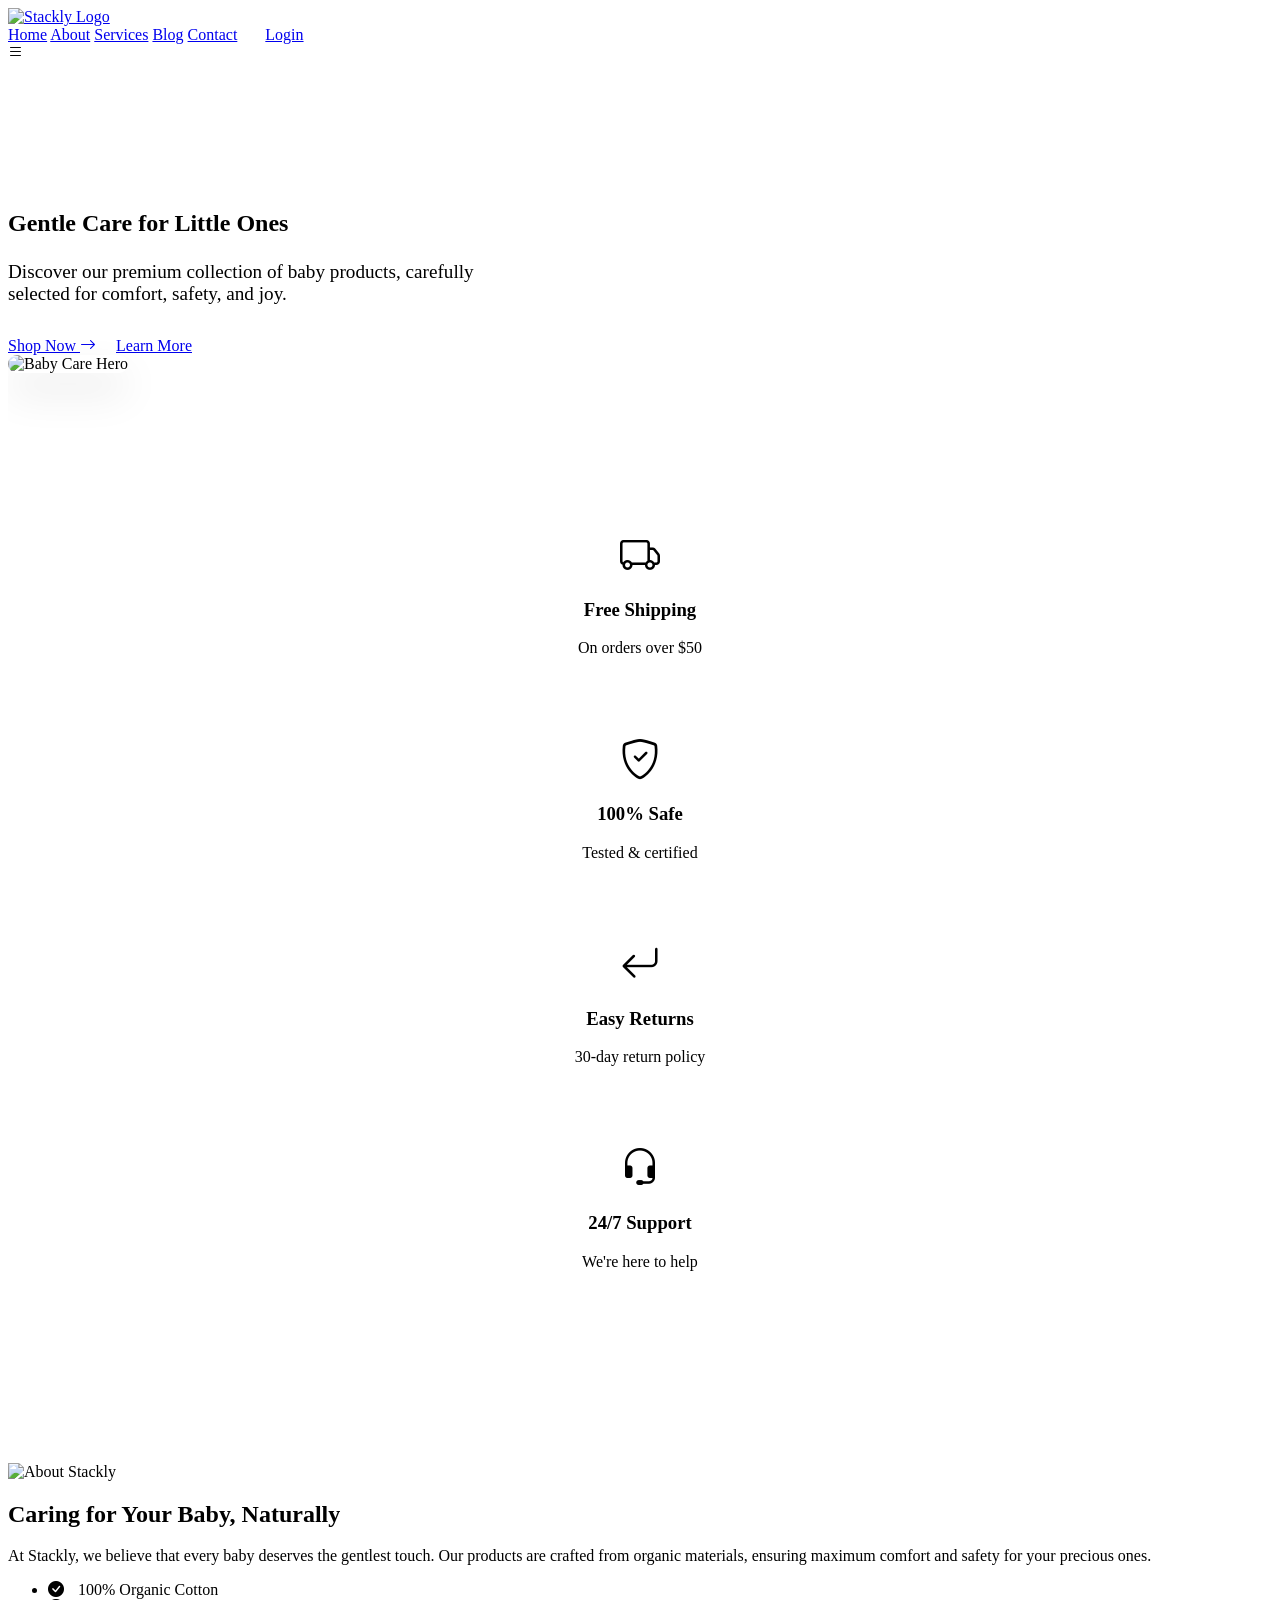
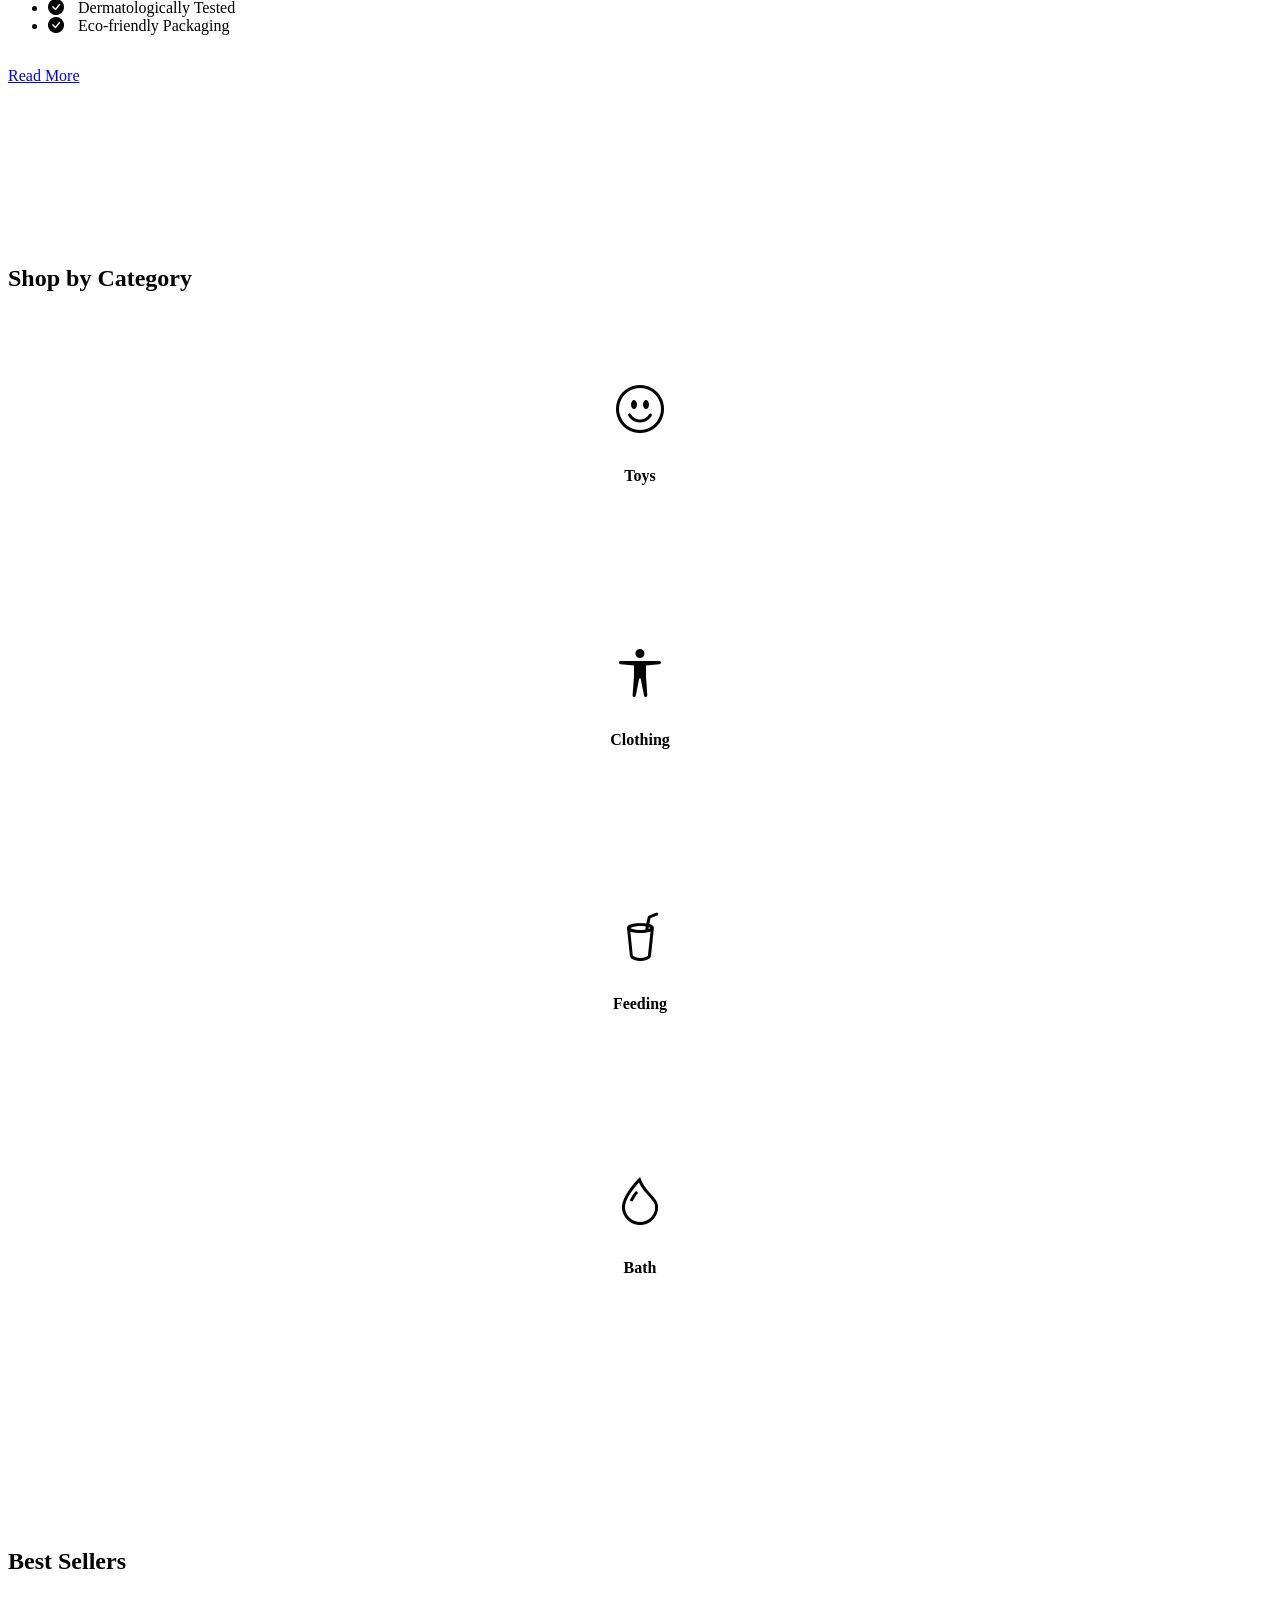
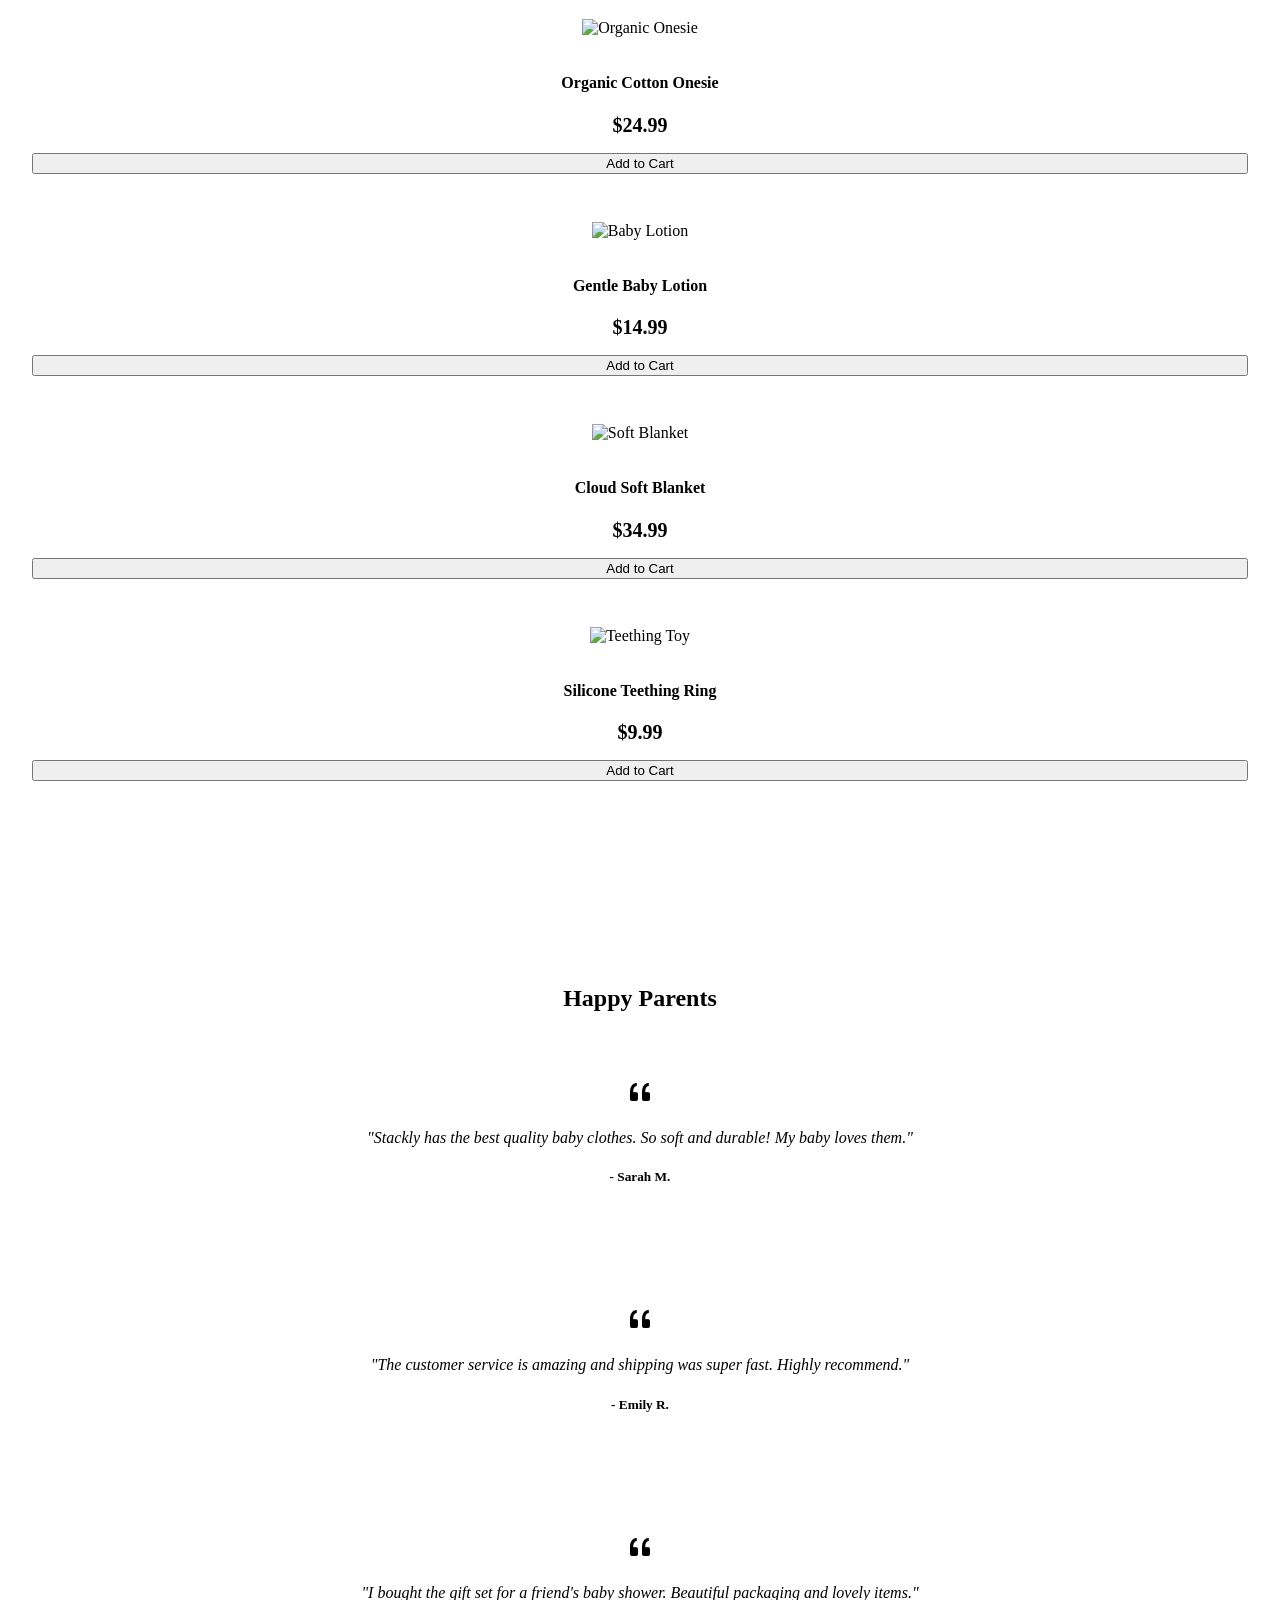
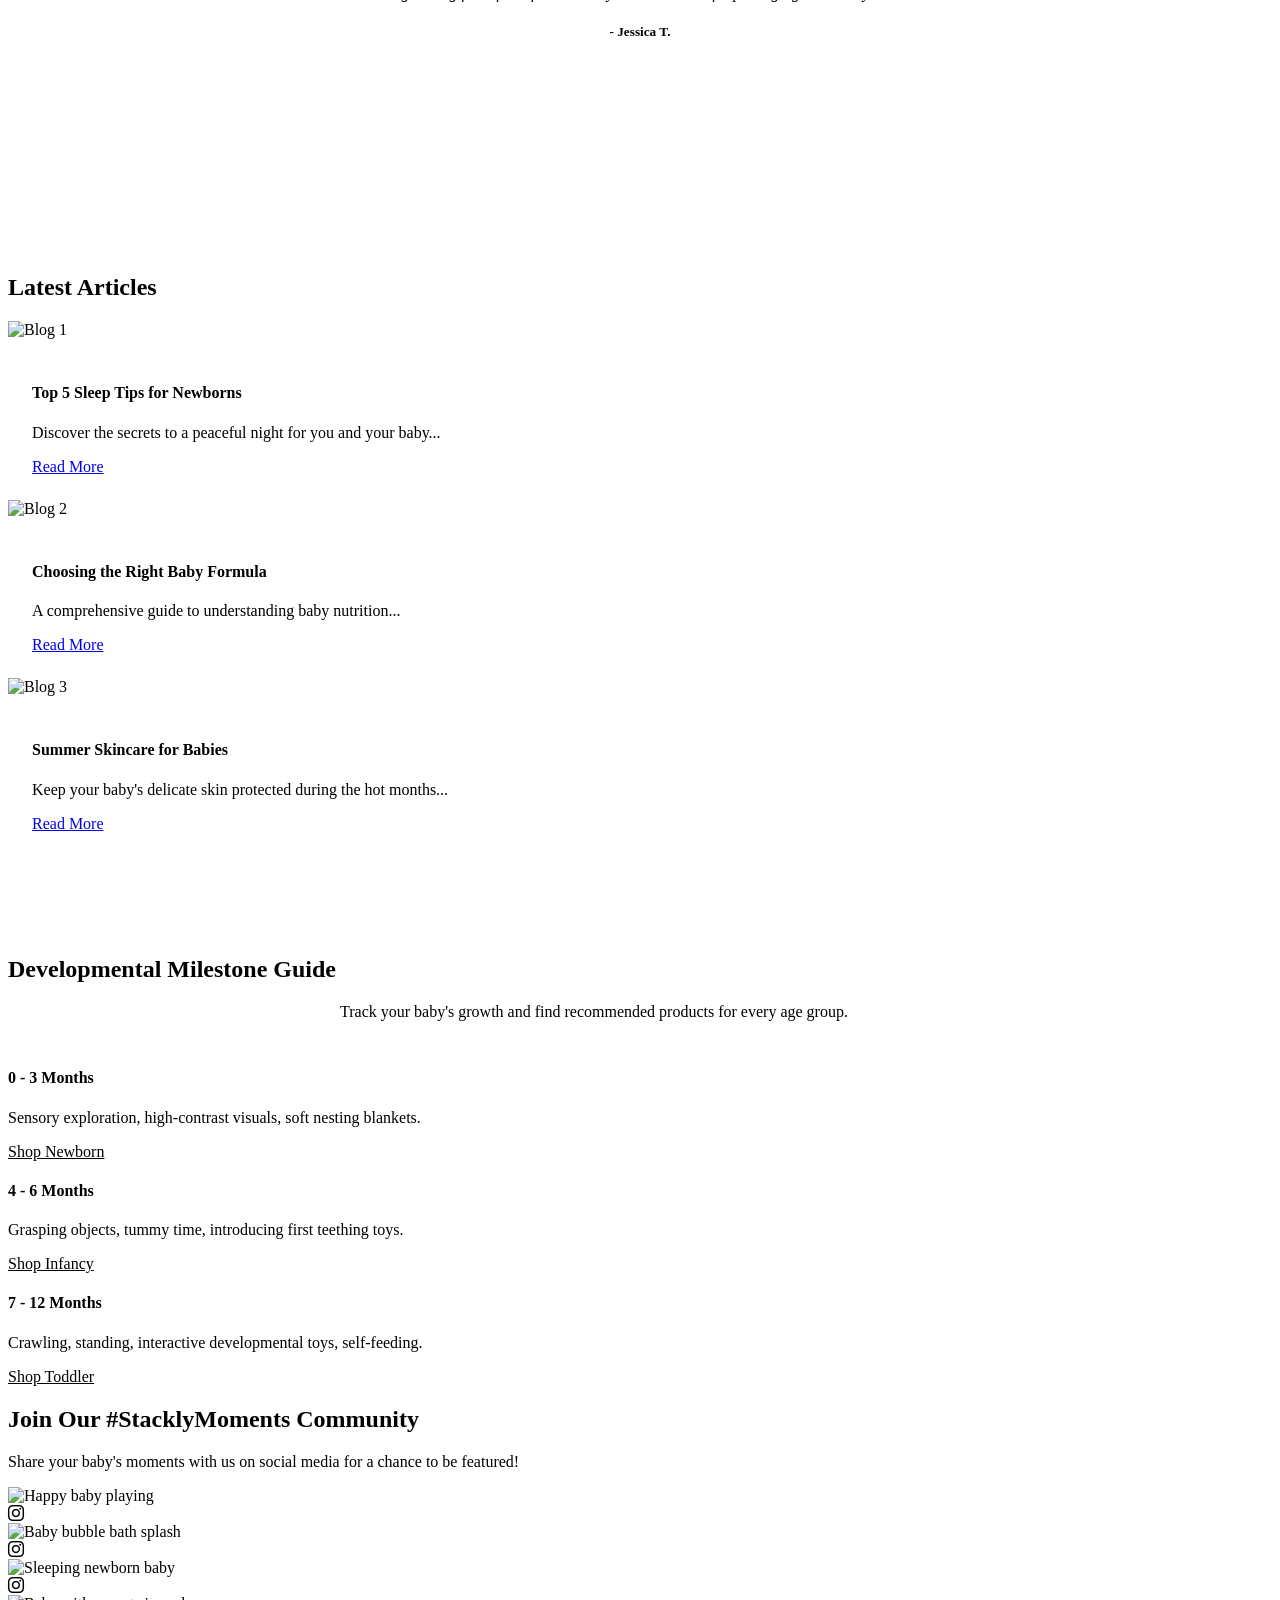
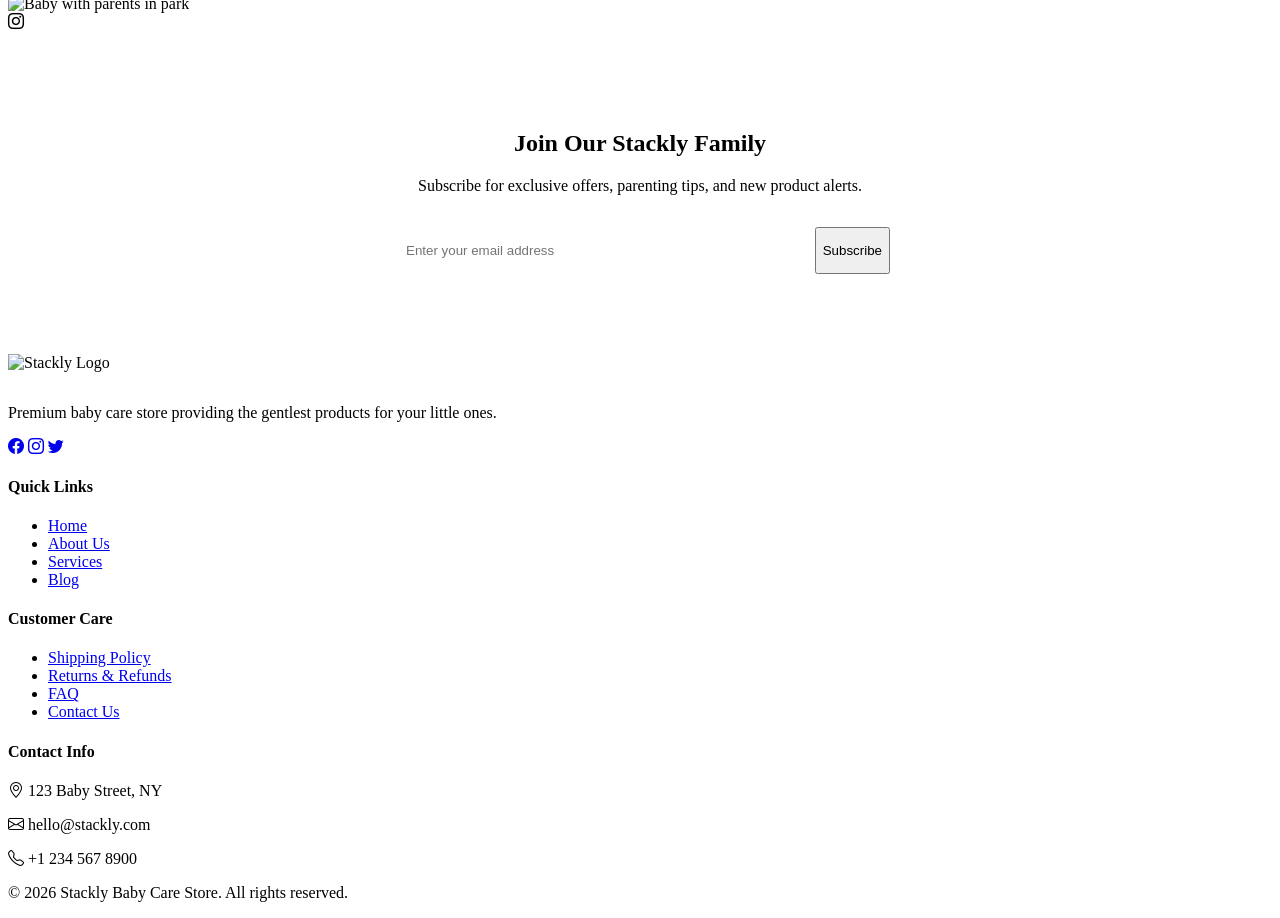
==== index.html @ 8e71440f "Add files via upload" ====
<!DOCTYPE html>
<html lang="en">
<head>
    <meta charset="UTF-8">
    <meta name="viewport" content="width=device-width, initial-scale=1.0">
    <title>Stackly | Premium Baby Care Store</title>
    <meta name="description" content="Stackly Baby Care Store - Premium products for your little ones.">
    <link href="https://cdn.jsdelivr.net/npm/bootstrap-icons@1.11.1/font/bootstrap-icons.css" rel="stylesheet">
    <link rel="stylesheet" href="assets/css/style.css">
    <style>
        .hero-section {
            padding: 8rem 0 4rem;
            background: linear-gradient(135deg, var(--light), #FFE4E1);
            position: relative;
            overflow: hidden;
        }
        .hero-text h1 { color: var(--dark); margin-bottom: 1.5rem; }
        .hero-text h1 span { color: var(--primary); }
        .hero-text p { font-size: 1.2rem; margin-bottom: 2rem; max-width: 500px; }
        .hero-img img { border-radius: 30px; box-shadow: 0 20px 40px rgba(0,0,0,0.1); animation: float 6s ease-in-out infinite; }
        
        .features { padding: 4rem 0; background: var(--white); }
        .feature-box { text-align: center; padding: 2rem; border-radius: var(--radius); background: var(--light); transition: var(--transition); }
        .feature-box:hover { transform: translateY(-5px); box-shadow: var(--shadow); background: var(--white); }
        .feature-icon { font-size: 2.5rem; color: var(--secondary); margin-bottom: 1rem; }
        
        .about-snippet { padding: 5rem 0; background: var(--light); }
        .about-img img { border-radius: var(--radius); box-shadow: var(--shadow); }
        
        .categories { padding: 5rem 0; background: var(--white); }
        .cat-card { text-align: center; padding: 2rem; background: var(--light); border-radius: 50%; width: 200px; height: 200px; margin: 0 auto; display: flex; flex-direction: column; justify-content: center; align-items: center; transition: var(--transition); cursor: pointer; }
        .cat-card:hover { background: var(--primary); color: var(--white); transform: scale(1.05); }
        .cat-card i { font-size: 3rem; margin-bottom: 0.5rem; }
        
        .products { padding: 5rem 0; background: var(--light); }
        .product-card { background: var(--white); padding: 1.5rem; border-radius: var(--radius); text-align: center; transition: var(--transition); box-shadow: var(--shadow); }
        .product-card:hover { transform: translateY(-10px); box-shadow: var(--shadow-hover); }
        .product-card .price { color: var(--primary); font-weight: 700; font-size: 1.25rem; margin: 1rem 0; }
        .product-card img { height: 200px; object-fit: cover; border-radius: var(--radius); margin-bottom: 1rem; background: var(--gray-light); width: 100%; }
        
        .testimonials { padding: 5rem 0; background: linear-gradient(135deg, var(--secondary), #A1C4FD); color: var(--white); text-align: center; }
        .testimonials h2 { color: var(--white); }
        .testimonial-card { background: rgba(255,255,255,0.1); backdrop-filter: blur(10px); padding: 2rem; border-radius: var(--radius); margin-top: 2rem; }
        .testimonial-card p { color: var(--white); font-style: italic; }
        
        .blog-snippet { padding: 5rem 0; background: var(--white); }
        .blog-card { border-radius: var(--radius); overflow: hidden; box-shadow: var(--shadow); transition: var(--transition); }
        .blog-card:hover { transform: translateY(-5px); box-shadow: var(--shadow-hover); }
        .blog-content { padding: 1.5rem; }
        .blog-card img { width: 100%; height: 200px; object-fit: cover; background: var(--gray-light); }
        
        .newsletter { padding: 5rem 0; background: var(--light); text-align: center; }
        .newsletter-form { max-width: 500px; margin: 2rem auto 0; display: flex; gap: 1rem; }
        .newsletter-form input { flex: 1; padding: 1rem; border-radius: 30px; border: 1px solid var(--gray-light); }
    </style>
</head>
<body>

    <!-- Header -->
    <header>
        <div class="container navbar">
            <a href="index.html" class="logo">
                <img src="assets/images/logo.webp" alt="Stackly Logo">
            </a>
            <nav class="nav-links">
                <a href="index.html" class="active">Home</a>
                <a href="about.html">About</a>
                <a href="services.html">Services</a>
                <a href="blog.html">Blog</a>
                <a href="contact.html">Contact</a>
                <a href="login.html" class="btn btn-outline" style="padding: 0.5rem 1.5rem; margin-right: 0.5rem;">Login</a><a href="register.html" class="btn btn-primary" style="color: white; padding: 0.5rem 1.5rem;">Register</a>
            </nav>
            <div class="mobile-menu-btn">
                <i class="bi bi-list"></i>
            </div>
        </div>
    </header>

    <!-- 1. Hero Section -->
    <section class="hero-section">
        <div class="container grid-2 animate-fade">
            <div class="hero-text">
                <h1>Gentle Care for <span>Little Ones</span></h1>
                <p>Discover our premium collection of baby products, carefully selected for comfort, safety, and joy.</p>
                <a href="404.html" class="btn btn-primary">Shop Now <i class="bi bi-arrow-right ms-2"></i></a>
                <a href="404.html" class="btn btn-outline" style="margin-left: 1rem;">Learn More</a>
            </div>
            <div class="hero-img">
                <img src="assets/images/hero.webp" alt="Baby Care Hero">
            </div>
        </div>
    </section>

    <!-- 2. Features -->
    <section class="features">
        <div class="container grid-4 reveal">
            <div class="feature-box reveal-scale">
                <i class="bi bi-truck feature-icon"></i>
                <h3>Free Shipping</h3>
                <p>On orders over $50</p>
            </div>
            <div class="feature-box">
                <i class="bi bi-shield-check feature-icon"></i>
                <h3>100% Safe</h3>
                <p>Tested & certified</p>
            </div>
            <div class="feature-box">
                <i class="bi bi-arrow-return-left feature-icon"></i>
                <h3>Easy Returns</h3>
                <p>30-day return policy</p>
            </div>
            <div class="feature-box">
                <i class="bi bi-headset feature-icon"></i>
                <h3>24/7 Support</h3>
                <p>We're here to help</p>
            </div>
        </div>
    </section>

    <!-- 3. About Snippet -->
    <section class="about-snippet">
        <div class="container grid-2">
            <div class="about-img reveal-left">
                <img src="assets/images/about.webp" alt="About Stackly">
            </div>
            <div class="about-text reveal-right">
                <h2>Caring for Your Baby, Naturally</h2>
                <p>At Stackly, we believe that every baby deserves the gentlest touch. Our products are crafted from organic materials, ensuring maximum comfort and safety for your precious ones.</p>
                <ul style="margin-bottom: 2rem;">
                    <li><i class="bi bi-check-circle-fill text-primary" style="color: var(--primary); margin-right: 10px;"></i> 100% Organic Cotton</li>
                    <li><i class="bi bi-check-circle-fill text-primary" style="color: var(--primary); margin-right: 10px;"></i> Dermatologically Tested</li>
                    <li><i class="bi bi-check-circle-fill text-primary" style="color: var(--primary); margin-right: 10px;"></i> Eco-friendly Packaging</li>
                </ul>
                <a href="about.html" class="btn btn-secondary">Read More</a>
            </div>
        </div>
    </section>

    <!-- 4. Featured Categories -->
    <section class="categories text-center">
        <div class="container reveal">
            <h2 class="mb-5">Shop by Category</h2>
            <div class="grid-4">
                <div class="cat-card" onclick="window.location.href='404.html'">
                    <i class="bi bi-emoji-smile"></i>
                    <h4>Toys</h4>
                </div>
                <div class="cat-card" onclick="window.location.href='404.html'">
                    <i class="bi bi-universal-access"></i>
                    <h4>Clothing</h4>
                </div>
                <div class="cat-card" onclick="window.location.href='404.html'">
                    <i class="bi bi-cup-straw"></i>
                    <h4>Feeding</h4>
                </div>
                <div class="cat-card" onclick="window.location.href='404.html'">
                    <i class="bi bi-droplet"></i>
                    <h4>Bath</h4>
                </div>
            </div>
        </div>
    </section>

    <!-- 5. Best Sellers -->
    <section class="products text-center">
        <div class="container reveal">
            <h2 class="mb-5">Best Sellers</h2>
            <div class="grid-4">
                <div class="product-card">
                    <img src="assets/images/product_onesie.webp" alt="Organic Onesie">
                    <h4>Organic Cotton Onesie</h4>
                    <div class="price">$24.99</div>
                    <button class="btn btn-outline" style="width: 100%;">Add to Cart</button>
                </div>
                <div class="product-card">
                    <img src="assets/images/product_lotion.webp" alt="Baby Lotion">
                    <h4>Gentle Baby Lotion</h4>
                    <div class="price">$14.99</div>
                    <button class="btn btn-outline" style="width: 100%;">Add to Cart</button>
                </div>
                <div class="product-card">
                    <img src="assets/images/product_blanket.webp" alt="Soft Blanket">
                    <h4>Cloud Soft Blanket</h4>
                    <div class="price">$34.99</div>
                    <button class="btn btn-outline" style="width: 100%;">Add to Cart</button>
                </div>
                <div class="product-card">
                    <img src="assets/images/product_teether.webp" alt="Teething Toy">
                    <h4>Silicone Teething Ring</h4>
                    <div class="price">$9.99</div>
                    <button class="btn btn-outline" style="width: 100%;">Add to Cart</button>
                </div>
            </div>
        </div>
    </section>

    <!-- 6. Testimonials -->
    <section class="testimonials">
        <div class="container reveal">
            <h2>Happy Parents</h2>
            <div class="grid-3">
                <div class="testimonial-card">
                    <i class="bi bi-quote fs-1" style="font-size: 2rem; color: var(--accent);"></i>
                    <p>"Stackly has the best quality baby clothes. So soft and durable! My baby loves them."</p>
                    <h5 class="mt-3">- Sarah M.</h5>
                </div>
                <div class="testimonial-card">
                    <i class="bi bi-quote fs-1" style="font-size: 2rem; color: var(--accent);"></i>
                    <p>"The customer service is amazing and shipping was super fast. Highly recommend."</p>
                    <h5 class="mt-3">- Emily R.</h5>
                </div>
                <div class="testimonial-card">
                    <i class="bi bi-quote fs-1" style="font-size: 2rem; color: var(--accent);"></i>
                    <p>"I bought the gift set for a friend's baby shower. Beautiful packaging and lovely items."</p>
                    <h5 class="mt-3">- Jessica T.</h5>
                </div>
            </div>
        </div>
    </section>

    <!-- 7. Latest Blog -->
    <section class="blog-snippet text-center">
        <div class="container reveal">
            <h2 class="mb-5">Latest Articles</h2>
            <div class="grid-3">
                <div class="blog-card">
                    <img src="assets/images/blog_sleep.webp" alt="Blog 1">
                    <div class="blog-content">
                        <h4>Top 5 Sleep Tips for Newborns</h4>
                        <p>Discover the secrets to a peaceful night for you and your baby...</p>
                        <a href="404.html" class="btn btn-outline" style="margin-top: 1rem;">Read More</a>
                    </div>
                </div>
                <div class="blog-card">
                    <img src="assets/images/blog_formula.webp" alt="Blog 2">
                    <div class="blog-content">
                        <h4>Choosing the Right Baby Formula</h4>
                        <p>A comprehensive guide to understanding baby nutrition...</p>
                        <a href="404.html" class="btn btn-outline" style="margin-top: 1rem;">Read More</a>
                    </div>
                </div>
                <div class="blog-card">
                    <img src="assets/images/blog_skincare.webp" alt="Blog 3">
                    <div class="blog-content">
                        <h4>Summer Skincare for Babies</h4>
                        <p>Keep your baby's delicate skin protected during the hot months...</p>
                        <a href="404.html" class="btn btn-outline" style="margin-top: 1rem;">Read More</a>
                    </div>
                </div>
            </div>
        </div>
    </section>

    <!-- 8. Milestone Guide (New Section) -->
    <section class="py-5" style="background: var(--white);">
        <div class="container reveal text-center">
            <h2 class="mb-5">Developmental Milestone Guide</h2>
            <p class="text-gray mb-5" style="max-width: 600px; margin: 0 auto 3rem;">Track your baby's growth and find recommended products for every age group.</p>
            <div class="grid-3">
                <div class="card" style="border-top: 5px solid var(--primary);">
                    <h4>0 - 3 Months</h4>
                    <p class="text-gray">Sensory exploration, high-contrast visuals, soft nesting blankets.</p>
                    <a href="404.html" class="btn btn-outline mt-3" style="border-color: var(--primary); color: var(--primary);">Shop Newborn</a>
                </div>
                <div class="card" style="border-top: 5px solid var(--secondary);">
                    <h4>4 - 6 Months</h4>
                    <p class="text-gray">Grasping objects, tummy time, introducing first teething toys.</p>
                    <a href="404.html" class="btn btn-outline mt-3" style="border-color: var(--secondary); color: var(--secondary);">Shop Infancy</a>
                </div>
                <div class="card" style="border-top: 5px solid var(--accent);">
                    <h4>7 - 12 Months</h4>
                    <p class="text-gray">Crawling, standing, interactive developmental toys, self-feeding.</p>
                    <a href="404.html" class="btn btn-outline mt-3" style="border-color: var(--accent); color: var(--accent);">Shop Toddler</a>
                </div>
            </div>
        </div>
    </section>

    <!-- 9. Community / Instagram Feed (New Section) -->
    <section class="py-5 bg-light" style="background: var(--light);">
        <div class="container reveal text-center">
            <h2 class="mb-5">Join Our #StacklyMoments Community</h2>
            <p class="text-gray mb-5">Share your baby's moments with us on social media for a chance to be featured!</p>
            <div class="grid-4" style="gap: 1rem;">
                <div class="instagram-item" onclick="window.location.href='404.html'">
                    <img src="assets/images/social_baby_giggle.webp" alt="Happy baby playing">
                    <div class="instagram-overlay">
                        <i class="bi bi-instagram"></i>
                    </div>
                </div>
                <div class="instagram-item" onclick="window.location.href='404.html'">
                    <img src="assets/images/social_baby_bath.webp" alt="Baby bubble bath splash">
                    <div class="instagram-overlay">
                        <i class="bi bi-instagram"></i>
                    </div>
                </div>
                <div class="instagram-item" onclick="window.location.href='404.html'">
                    <img src="assets/images/social_baby_swaddle.webp" alt="Sleeping newborn baby">
                    <div class="instagram-overlay">
                        <i class="bi bi-instagram"></i>
                    </div>
                </div>
                <div class="instagram-item" onclick="window.location.href='404.html'">
                    <img src="assets/images/social_baby_park.webp" alt="Baby with parents in park">
                    <div class="instagram-overlay">
                        <i class="bi bi-instagram"></i>
                    </div>
                </div>
            </div>
        </div>
    </section>

    <!-- 10. Newsletter & Footer -->
    <section class="newsletter">
        <div class="container reveal-scale">
            <h2>Join Our Stackly Family</h2>
            <p>Subscribe for exclusive offers, parenting tips, and new product alerts.</p>
            <form class="newsletter-form">
                <input type="email" placeholder="Enter your email address" required>
                <button type="submit" class="btn btn-primary">Subscribe</button>
            </form>
        </div>
    </section>

    <footer>
        <div class="container">
            <div class="footer-grid">
                <div class="footer-col">
                    <img src="assets/images/logo.webp" alt="Stackly Logo" style="height: 40px; margin-bottom: 1rem;">
                    <p>Premium baby care store providing the gentlest products for your little ones.</p>
                    <div class="social-links">
                        <a href="404.html" class="social-link"><i class="bi bi-facebook"></i></a>
                        <a href="404.html" class="social-link"><i class="bi bi-instagram"></i></a>
                        <a href="404.html" class="social-link"><i class="bi bi-twitter"></i></a>
                    </div>
                </div>
                <div class="footer-col">
                    <h4>Quick Links</h4>
                    <ul class="footer-links">
                        <li><a href="index.html">Home</a></li>
                        <li><a href="about.html">About Us</a></li>
                        <li><a href="services.html">Services</a></li>
                        <li><a href="blog.html">Blog</a></li>
                    </ul>
                </div>
                <div class="footer-col">
                    <h4>Customer Care</h4>
                    <ul class="footer-links">
                        <li><a href="404.html">Shipping Policy</a></li>
                        <li><a href="404.html">Returns & Refunds</a></li>
                        <li><a href="404.html">FAQ</a></li>
                        <li><a href="contact.html">Contact Us</a></li>
                    </ul>
                </div>
                <div class="footer-col">
                    <h4>Contact Info</h4>
                    <p><i class="bi bi-geo-alt me-2"></i> 123 Baby Street, NY</p>
                    <p><i class="bi bi-envelope me-2"></i> hello@stackly.com</p>
                    <p><i class="bi bi-telephone me-2"></i> +1 234 567 8900</p>
                </div>
            </div>
            <div class="footer-bottom">
                <p>&copy; 2026 Stackly Baby Care Store. All rights reserved.</p>
            </div>
        </div>
    </footer>

    <script src="assets/js/main.js"></script>
</body>
</html>
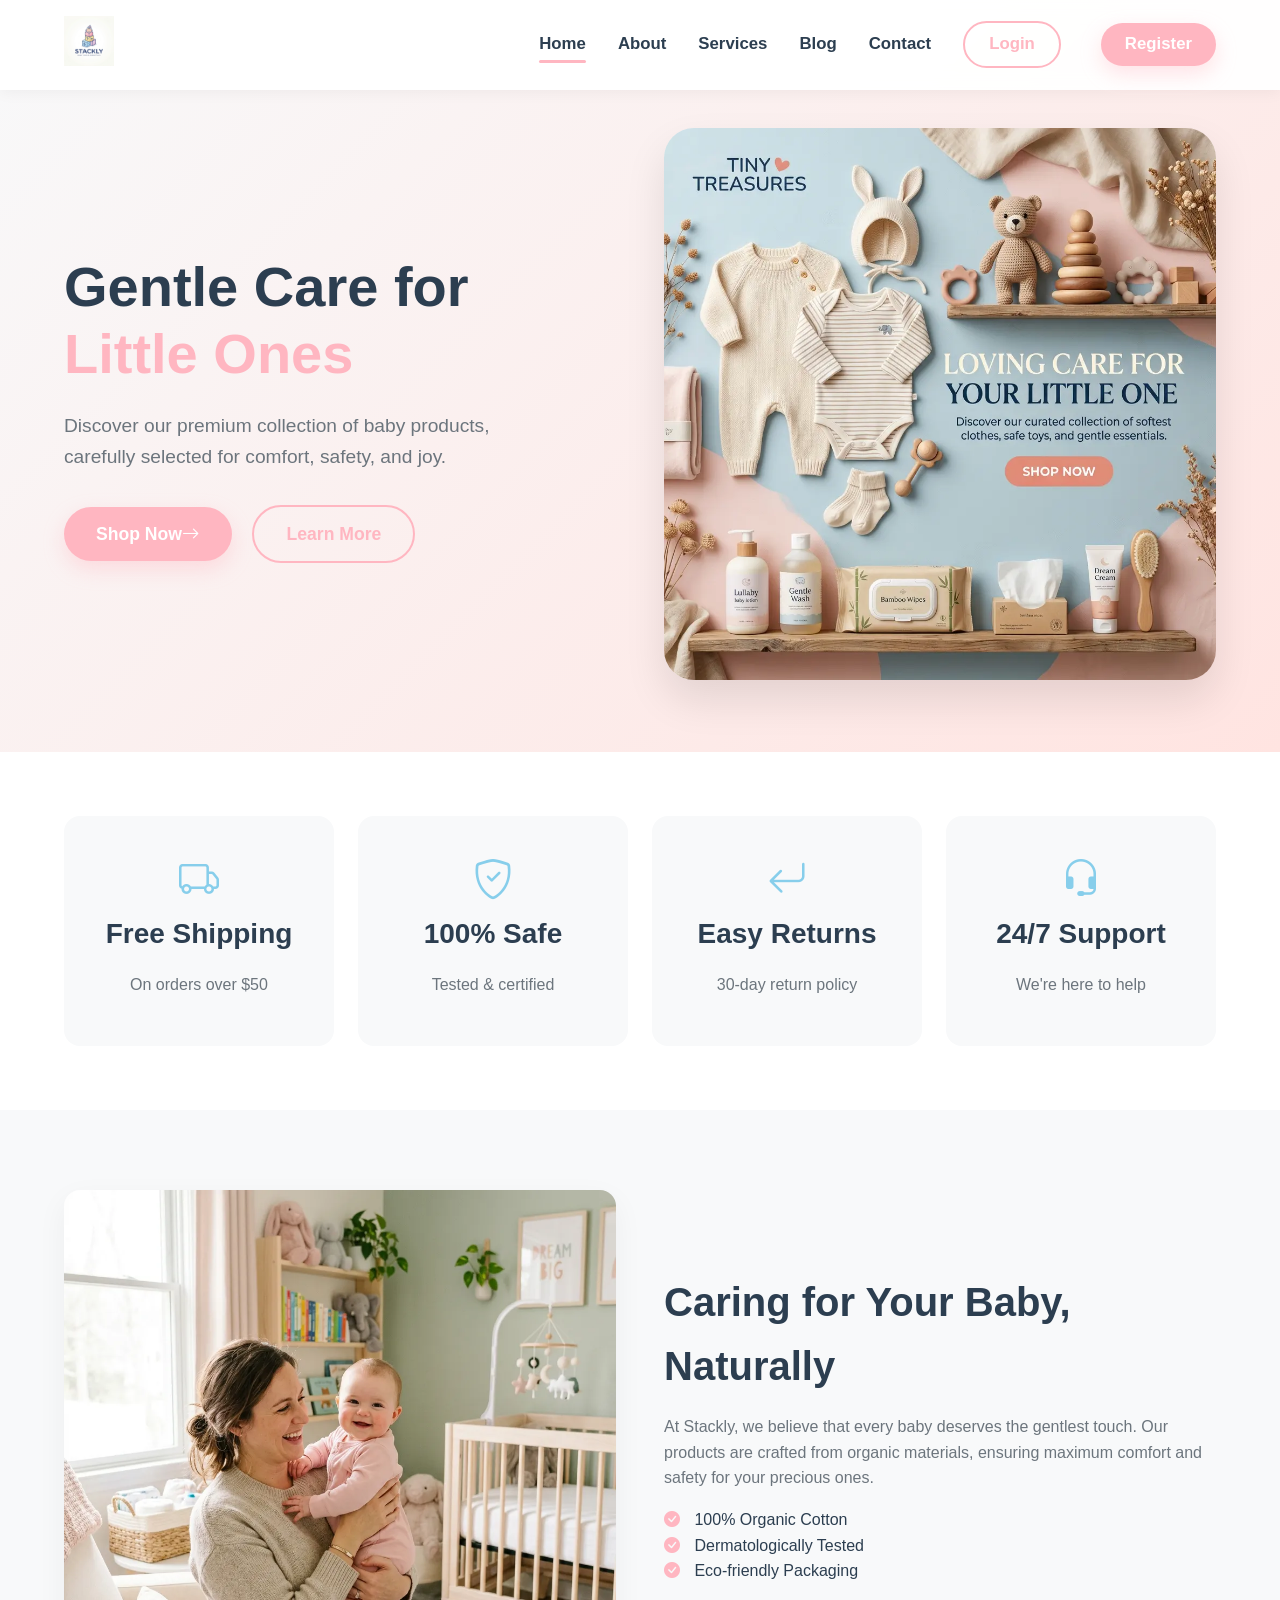
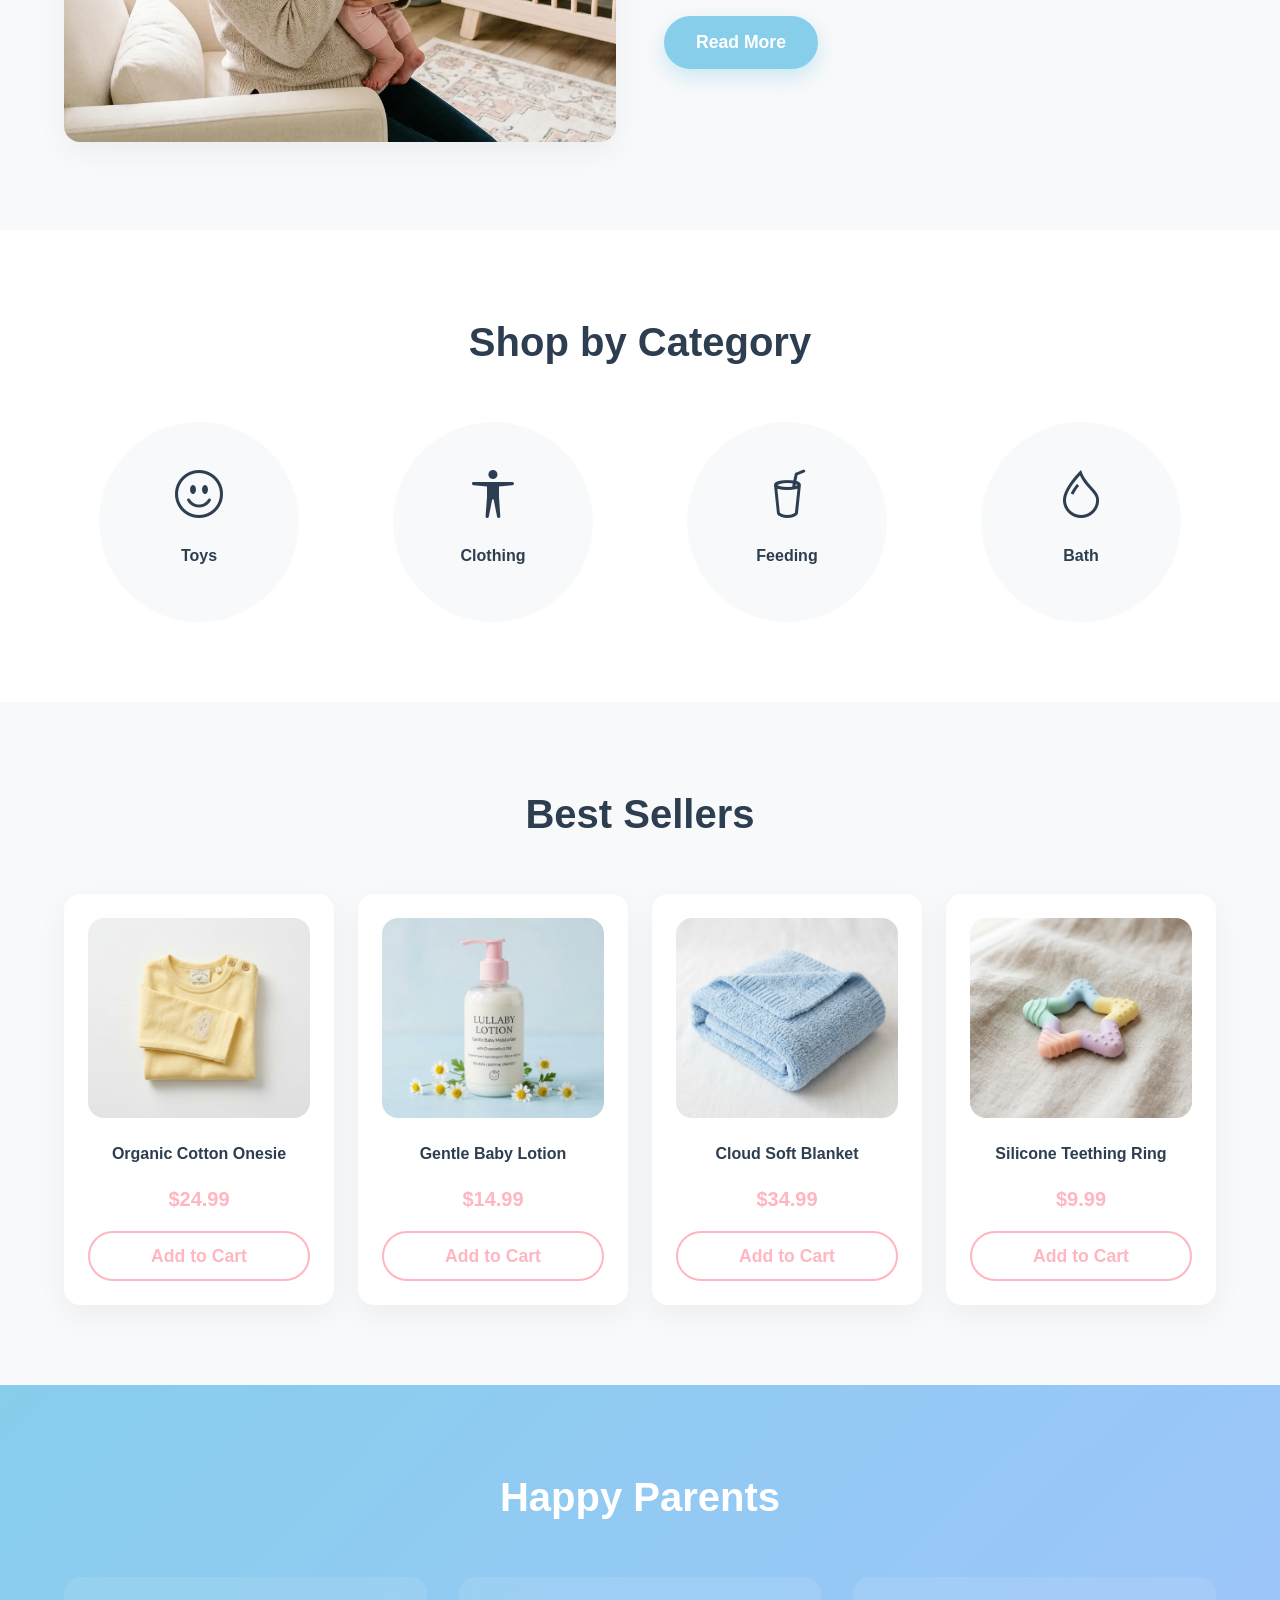
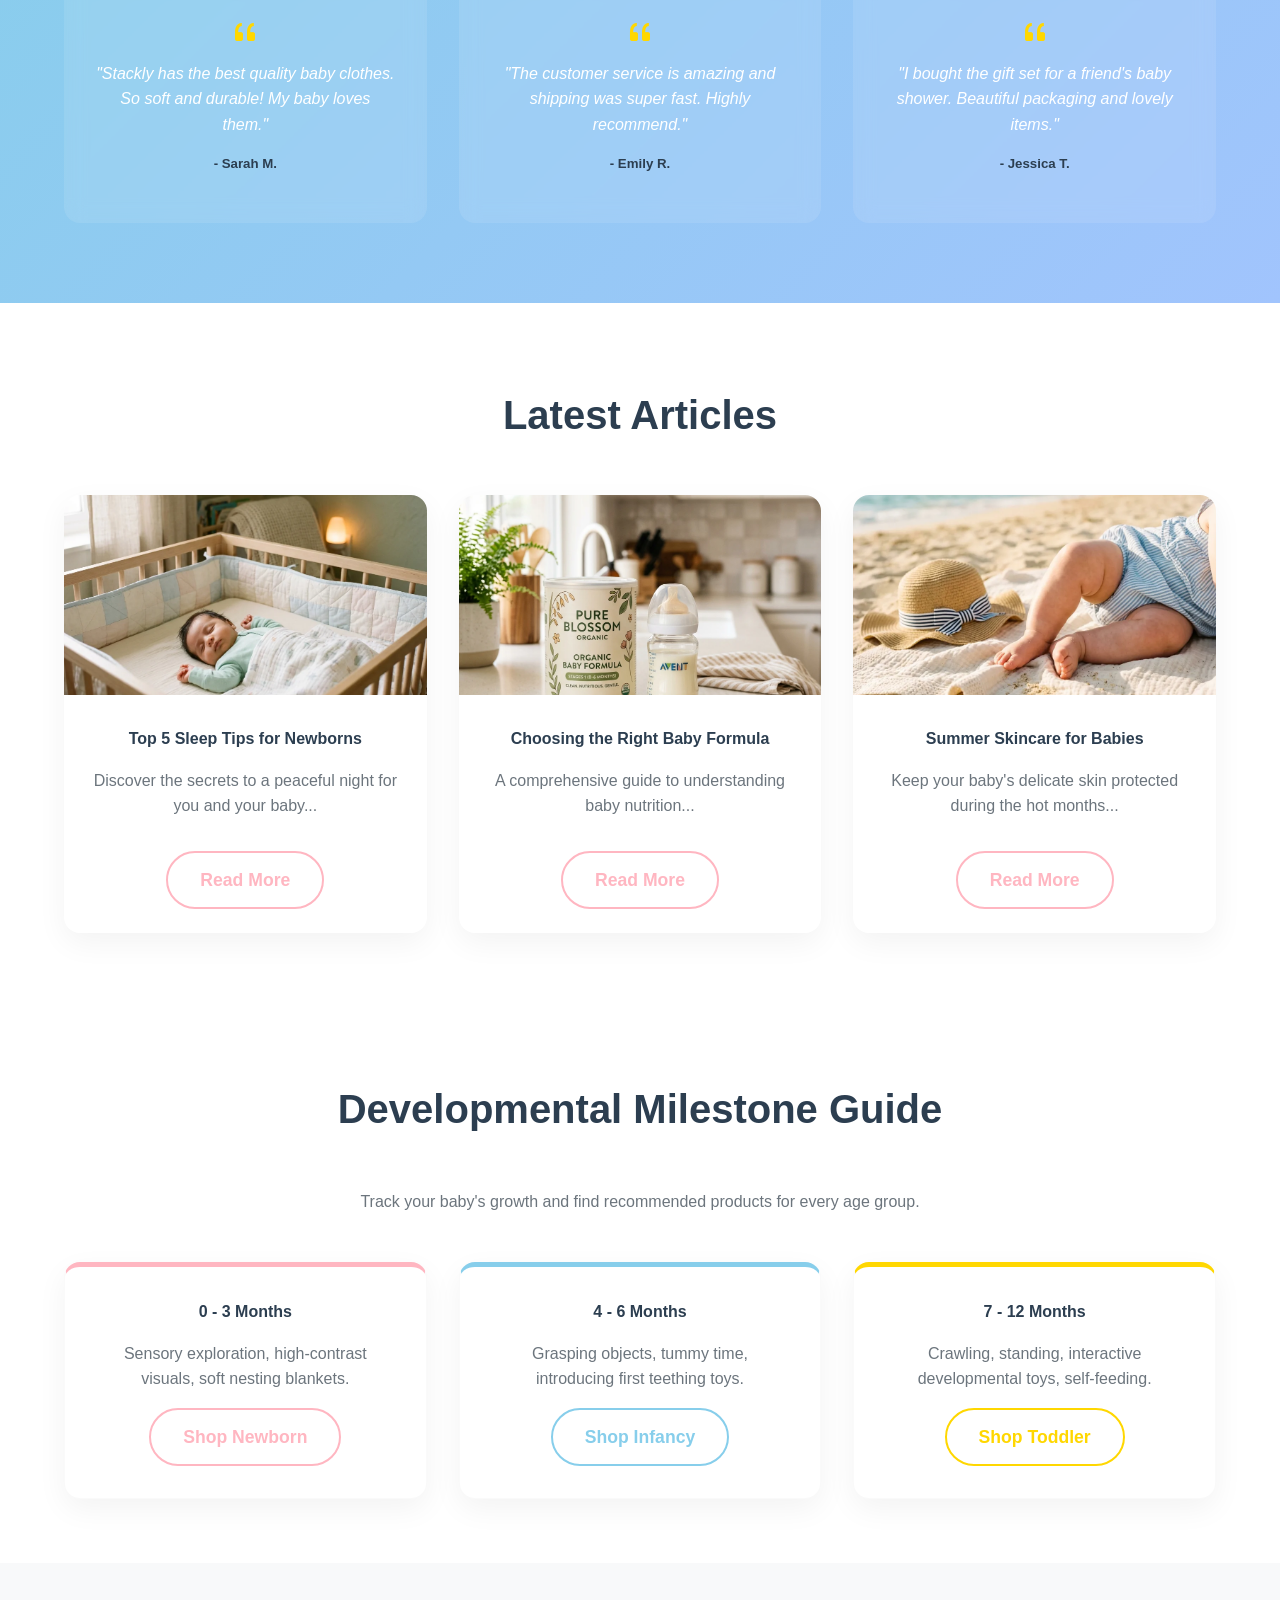
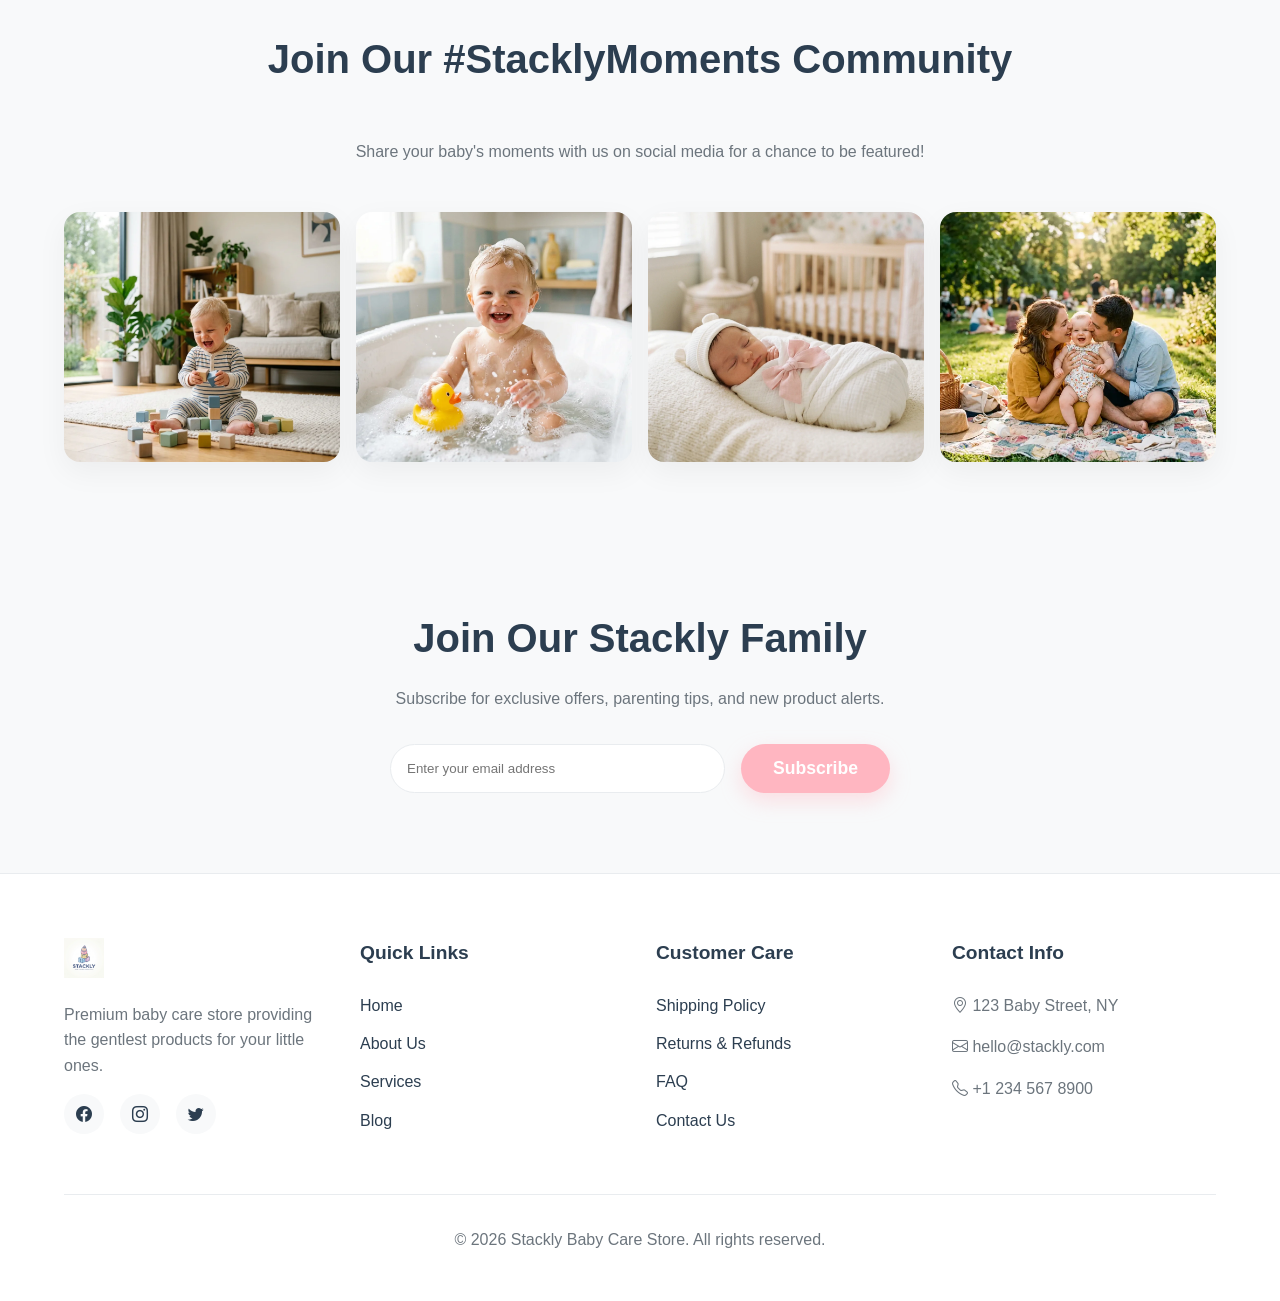
==== commit 8d2db426: "chore: organize assets into proper folder structure and update pages with map and team images" ====
--- a/index.html
+++ b/index.html
@@ -1,370 +1,370 @@
-<!DOCTYPE html>
-<html lang="en">
-<head>
-    <meta charset="UTF-8">
-    <meta name="viewport" content="width=device-width, initial-scale=1.0">
-    <title>Stackly | Premium Baby Care Store</title>
-    <meta name="description" content="Stackly Baby Care Store - Premium products for your little ones.">
-    <link href="https://cdn.jsdelivr.net/npm/bootstrap-icons@1.11.1/font/bootstrap-icons.css" rel="stylesheet">
-    <link rel="stylesheet" href="assets/css/style.css">
-    <style>
-        .hero-section {
-            padding: 8rem 0 4rem;
-            background: linear-gradient(135deg, var(--light), #FFE4E1);
-            position: relative;
-            overflow: hidden;
-        }
-        .hero-text h1 { color: var(--dark); margin-bottom: 1.5rem; }
-        .hero-text h1 span { color: var(--primary); }
-        .hero-text p { font-size: 1.2rem; margin-bottom: 2rem; max-width: 500px; }
-        .hero-img img { border-radius: 30px; box-shadow: 0 20px 40px rgba(0,0,0,0.1); animation: float 6s ease-in-out infinite; }
-        
-        .features { padding: 4rem 0; background: var(--white); }
-        .feature-box { text-align: center; padding: 2rem; border-radius: var(--radius); background: var(--light); transition: var(--transition); }
-        .feature-box:hover { transform: translateY(-5px); box-shadow: var(--shadow); background: var(--white); }
-        .feature-icon { font-size: 2.5rem; color: var(--secondary); margin-bottom: 1rem; }
-        
-        .about-snippet { padding: 5rem 0; background: var(--light); }
-        .about-img img { border-radius: var(--radius); box-shadow: var(--shadow); }
-        
-        .categories { padding: 5rem 0; background: var(--white); }
-        .cat-card { text-align: center; padding: 2rem; background: var(--light); border-radius: 50%; width: 200px; height: 200px; margin: 0 auto; display: flex; flex-direction: column; justify-content: center; align-items: center; transition: var(--transition); cursor: pointer; }
-        .cat-card:hover { background: var(--primary); color: var(--white); transform: scale(1.05); }
-        .cat-card i { font-size: 3rem; margin-bottom: 0.5rem; }
-        
-        .products { padding: 5rem 0; background: var(--light); }
-        .product-card { background: var(--white); padding: 1.5rem; border-radius: var(--radius); text-align: center; transition: var(--transition); box-shadow: var(--shadow); }
-        .product-card:hover { transform: translateY(-10px); box-shadow: var(--shadow-hover); }
-        .product-card .price { color: var(--primary); font-weight: 700; font-size: 1.25rem; margin: 1rem 0; }
-        .product-card img { height: 200px; object-fit: cover; border-radius: var(--radius); margin-bottom: 1rem; background: var(--gray-light); width: 100%; }
-        
-        .testimonials { padding: 5rem 0; background: linear-gradient(135deg, var(--secondary), #A1C4FD); color: var(--white); text-align: center; }
-        .testimonials h2 { color: var(--white); }
-        .testimonial-card { background: rgba(255,255,255,0.1); backdrop-filter: blur(10px); padding: 2rem; border-radius: var(--radius); margin-top: 2rem; }
-        .testimonial-card p { color: var(--white); font-style: italic; }
-        
-        .blog-snippet { padding: 5rem 0; background: var(--white); }
-        .blog-card { border-radius: var(--radius); overflow: hidden; box-shadow: var(--shadow); transition: var(--transition); }
-        .blog-card:hover { transform: translateY(-5px); box-shadow: var(--shadow-hover); }
-        .blog-content { padding: 1.5rem; }
-        .blog-card img { width: 100%; height: 200px; object-fit: cover; background: var(--gray-light); }
-        
-        .newsletter { padding: 5rem 0; background: var(--light); text-align: center; }
-        .newsletter-form { max-width: 500px; margin: 2rem auto 0; display: flex; gap: 1rem; }
-        .newsletter-form input { flex: 1; padding: 1rem; border-radius: 30px; border: 1px solid var(--gray-light); }
-    </style>
-</head>
-<body>
-
-    <!-- Header -->
-    <header>
-        <div class="container navbar">
-            <a href="index.html" class="logo">
-                <img src="assets/images/logo.webp" alt="Stackly Logo">
-            </a>
-            <nav class="nav-links">
-                <a href="index.html" class="active">Home</a>
-                <a href="about.html">About</a>
-                <a href="services.html">Services</a>
-                <a href="blog.html">Blog</a>
-                <a href="contact.html">Contact</a>
-                <a href="login.html" class="btn btn-outline" style="padding: 0.5rem 1.5rem; margin-right: 0.5rem;">Login</a><a href="register.html" class="btn btn-primary" style="color: white; padding: 0.5rem 1.5rem;">Register</a>
-            </nav>
-            <div class="mobile-menu-btn">
-                <i class="bi bi-list"></i>
-            </div>
-        </div>
-    </header>
-
-    <!-- 1. Hero Section -->
-    <section class="hero-section">
-        <div class="container grid-2 animate-fade">
-            <div class="hero-text">
-                <h1>Gentle Care for <span>Little Ones</span></h1>
-                <p>Discover our premium collection of baby products, carefully selected for comfort, safety, and joy.</p>
-                <a href="404.html" class="btn btn-primary">Shop Now <i class="bi bi-arrow-right ms-2"></i></a>
-                <a href="404.html" class="btn btn-outline" style="margin-left: 1rem;">Learn More</a>
-            </div>
-            <div class="hero-img">
-                <img src="assets/images/hero.webp" alt="Baby Care Hero">
-            </div>
-        </div>
-    </section>
-
-    <!-- 2. Features -->
-    <section class="features">
-        <div class="container grid-4 reveal">
-            <div class="feature-box reveal-scale">
-                <i class="bi bi-truck feature-icon"></i>
-                <h3>Free Shipping</h3>
-                <p>On orders over $50</p>
-            </div>
-            <div class="feature-box">
-                <i class="bi bi-shield-check feature-icon"></i>
-                <h3>100% Safe</h3>
-                <p>Tested & certified</p>
-            </div>
-            <div class="feature-box">
-                <i class="bi bi-arrow-return-left feature-icon"></i>
-                <h3>Easy Returns</h3>
-                <p>30-day return policy</p>
-            </div>
-            <div class="feature-box">
-                <i class="bi bi-headset feature-icon"></i>
-                <h3>24/7 Support</h3>
-                <p>We're here to help</p>
-            </div>
-        </div>
-    </section>
-
-    <!-- 3. About Snippet -->
-    <section class="about-snippet">
-        <div class="container grid-2">
-            <div class="about-img reveal-left">
-                <img src="assets/images/about.webp" alt="About Stackly">
-            </div>
-            <div class="about-text reveal-right">
-                <h2>Caring for Your Baby, Naturally</h2>
-                <p>At Stackly, we believe that every baby deserves the gentlest touch. Our products are crafted from organic materials, ensuring maximum comfort and safety for your precious ones.</p>
-                <ul style="margin-bottom: 2rem;">
-                    <li><i class="bi bi-check-circle-fill text-primary" style="color: var(--primary); margin-right: 10px;"></i> 100% Organic Cotton</li>
-                    <li><i class="bi bi-check-circle-fill text-primary" style="color: var(--primary); margin-right: 10px;"></i> Dermatologically Tested</li>
-                    <li><i class="bi bi-check-circle-fill text-primary" style="color: var(--primary); margin-right: 10px;"></i> Eco-friendly Packaging</li>
-                </ul>
-                <a href="about.html" class="btn btn-secondary">Read More</a>
-            </div>
-        </div>
-    </section>
-
-    <!-- 4. Featured Categories -->
-    <section class="categories text-center">
-        <div class="container reveal">
-            <h2 class="mb-5">Shop by Category</h2>
-            <div class="grid-4">
-                <div class="cat-card" onclick="window.location.href='404.html'">
-                    <i class="bi bi-emoji-smile"></i>
-                    <h4>Toys</h4>
-                </div>
-                <div class="cat-card" onclick="window.location.href='404.html'">
-                    <i class="bi bi-universal-access"></i>
-                    <h4>Clothing</h4>
-                </div>
-                <div class="cat-card" onclick="window.location.href='404.html'">
-                    <i class="bi bi-cup-straw"></i>
-                    <h4>Feeding</h4>
-                </div>
-                <div class="cat-card" onclick="window.location.href='404.html'">
-                    <i class="bi bi-droplet"></i>
-                    <h4>Bath</h4>
-                </div>
-            </div>
-        </div>
-    </section>
-
-    <!-- 5. Best Sellers -->
-    <section class="products text-center">
-        <div class="container reveal">
-            <h2 class="mb-5">Best Sellers</h2>
-            <div class="grid-4">
-                <div class="product-card">
-                    <img src="assets/images/product_onesie.webp" alt="Organic Onesie">
-                    <h4>Organic Cotton Onesie</h4>
-                    <div class="price">$24.99</div>
-                    <button class="btn btn-outline" style="width: 100%;">Add to Cart</button>
-                </div>
-                <div class="product-card">
-                    <img src="assets/images/product_lotion.webp" alt="Baby Lotion">
-                    <h4>Gentle Baby Lotion</h4>
-                    <div class="price">$14.99</div>
-                    <button class="btn btn-outline" style="width: 100%;">Add to Cart</button>
-                </div>
-                <div class="product-card">
-                    <img src="assets/images/product_blanket.webp" alt="Soft Blanket">
-                    <h4>Cloud Soft Blanket</h4>
-                    <div class="price">$34.99</div>
-                    <button class="btn btn-outline" style="width: 100%;">Add to Cart</button>
-                </div>
-                <div class="product-card">
-                    <img src="assets/images/product_teether.webp" alt="Teething Toy">
-                    <h4>Silicone Teething Ring</h4>
-                    <div class="price">$9.99</div>
-                    <button class="btn btn-outline" style="width: 100%;">Add to Cart</button>
-                </div>
-            </div>
-        </div>
-    </section>
-
-    <!-- 6. Testimonials -->
-    <section class="testimonials">
-        <div class="container reveal">
-            <h2>Happy Parents</h2>
-            <div class="grid-3">
-                <div class="testimonial-card">
-                    <i class="bi bi-quote fs-1" style="font-size: 2rem; color: var(--accent);"></i>
-                    <p>"Stackly has the best quality baby clothes. So soft and durable! My baby loves them."</p>
-                    <h5 class="mt-3">- Sarah M.</h5>
-                </div>
-                <div class="testimonial-card">
-                    <i class="bi bi-quote fs-1" style="font-size: 2rem; color: var(--accent);"></i>
-                    <p>"The customer service is amazing and shipping was super fast. Highly recommend."</p>
-                    <h5 class="mt-3">- Emily R.</h5>
-                </div>
-                <div class="testimonial-card">
-                    <i class="bi bi-quote fs-1" style="font-size: 2rem; color: var(--accent);"></i>
-                    <p>"I bought the gift set for a friend's baby shower. Beautiful packaging and lovely items."</p>
-                    <h5 class="mt-3">- Jessica T.</h5>
-                </div>
-            </div>
-        </div>
-    </section>
-
-    <!-- 7. Latest Blog -->
-    <section class="blog-snippet text-center">
-        <div class="container reveal">
-            <h2 class="mb-5">Latest Articles</h2>
-            <div class="grid-3">
-                <div class="blog-card">
-                    <img src="assets/images/blog_sleep.webp" alt="Blog 1">
-                    <div class="blog-content">
-                        <h4>Top 5 Sleep Tips for Newborns</h4>
-                        <p>Discover the secrets to a peaceful night for you and your baby...</p>
-                        <a href="404.html" class="btn btn-outline" style="margin-top: 1rem;">Read More</a>
-                    </div>
-                </div>
-                <div class="blog-card">
-                    <img src="assets/images/blog_formula.webp" alt="Blog 2">
-                    <div class="blog-content">
-                        <h4>Choosing the Right Baby Formula</h4>
-                        <p>A comprehensive guide to understanding baby nutrition...</p>
-                        <a href="404.html" class="btn btn-outline" style="margin-top: 1rem;">Read More</a>
-                    </div>
-                </div>
-                <div class="blog-card">
-                    <img src="assets/images/blog_skincare.webp" alt="Blog 3">
-                    <div class="blog-content">
-                        <h4>Summer Skincare for Babies</h4>
-                        <p>Keep your baby's delicate skin protected during the hot months...</p>
-                        <a href="404.html" class="btn btn-outline" style="margin-top: 1rem;">Read More</a>
-                    </div>
-                </div>
-            </div>
-        </div>
-    </section>
-
-    <!-- 8. Milestone Guide (New Section) -->
-    <section class="py-5" style="background: var(--white);">
-        <div class="container reveal text-center">
-            <h2 class="mb-5">Developmental Milestone Guide</h2>
-            <p class="text-gray mb-5" style="max-width: 600px; margin: 0 auto 3rem;">Track your baby's growth and find recommended products for every age group.</p>
-            <div class="grid-3">
-                <div class="card" style="border-top: 5px solid var(--primary);">
-                    <h4>0 - 3 Months</h4>
-                    <p class="text-gray">Sensory exploration, high-contrast visuals, soft nesting blankets.</p>
-                    <a href="404.html" class="btn btn-outline mt-3" style="border-color: var(--primary); color: var(--primary);">Shop Newborn</a>
-                </div>
-                <div class="card" style="border-top: 5px solid var(--secondary);">
-                    <h4>4 - 6 Months</h4>
-                    <p class="text-gray">Grasping objects, tummy time, introducing first teething toys.</p>
-                    <a href="404.html" class="btn btn-outline mt-3" style="border-color: var(--secondary); color: var(--secondary);">Shop Infancy</a>
-                </div>
-                <div class="card" style="border-top: 5px solid var(--accent);">
-                    <h4>7 - 12 Months</h4>
-                    <p class="text-gray">Crawling, standing, interactive developmental toys, self-feeding.</p>
-                    <a href="404.html" class="btn btn-outline mt-3" style="border-color: var(--accent); color: var(--accent);">Shop Toddler</a>
-                </div>
-            </div>
-        </div>
-    </section>
-
-    <!-- 9. Community / Instagram Feed (New Section) -->
-    <section class="py-5 bg-light" style="background: var(--light);">
-        <div class="container reveal text-center">
-            <h2 class="mb-5">Join Our #StacklyMoments Community</h2>
-            <p class="text-gray mb-5">Share your baby's moments with us on social media for a chance to be featured!</p>
-            <div class="grid-4" style="gap: 1rem;">
-                <div class="instagram-item" onclick="window.location.href='404.html'">
-                    <img src="assets/images/social_baby_giggle.webp" alt="Happy baby playing">
-                    <div class="instagram-overlay">
-                        <i class="bi bi-instagram"></i>
-                    </div>
-                </div>
-                <div class="instagram-item" onclick="window.location.href='404.html'">
-                    <img src="assets/images/social_baby_bath.webp" alt="Baby bubble bath splash">
-                    <div class="instagram-overlay">
-                        <i class="bi bi-instagram"></i>
-                    </div>
-                </div>
-                <div class="instagram-item" onclick="window.location.href='404.html'">
-                    <img src="assets/images/social_baby_swaddle.webp" alt="Sleeping newborn baby">
-                    <div class="instagram-overlay">
-                        <i class="bi bi-instagram"></i>
-                    </div>
-                </div>
-                <div class="instagram-item" onclick="window.location.href='404.html'">
-                    <img src="assets/images/social_baby_park.webp" alt="Baby with parents in park">
-                    <div class="instagram-overlay">
-                        <i class="bi bi-instagram"></i>
-                    </div>
-                </div>
-            </div>
-        </div>
-    </section>
-
-    <!-- 10. Newsletter & Footer -->
-    <section class="newsletter">
-        <div class="container reveal-scale">
-            <h2>Join Our Stackly Family</h2>
-            <p>Subscribe for exclusive offers, parenting tips, and new product alerts.</p>
-            <form class="newsletter-form">
-                <input type="email" placeholder="Enter your email address" required>
-                <button type="submit" class="btn btn-primary">Subscribe</button>
-            </form>
-        </div>
-    </section>
-
-    <footer>
-        <div class="container">
-            <div class="footer-grid">
-                <div class="footer-col">
-                    <img src="assets/images/logo.webp" alt="Stackly Logo" style="height: 40px; margin-bottom: 1rem;">
-                    <p>Premium baby care store providing the gentlest products for your little ones.</p>
-                    <div class="social-links">
-                        <a href="404.html" class="social-link"><i class="bi bi-facebook"></i></a>
-                        <a href="404.html" class="social-link"><i class="bi bi-instagram"></i></a>
-                        <a href="404.html" class="social-link"><i class="bi bi-twitter"></i></a>
-                    </div>
-                </div>
-                <div class="footer-col">
-                    <h4>Quick Links</h4>
-                    <ul class="footer-links">
-                        <li><a href="index.html">Home</a></li>
-                        <li><a href="about.html">About Us</a></li>
-                        <li><a href="services.html">Services</a></li>
-                        <li><a href="blog.html">Blog</a></li>
-                    </ul>
-                </div>
-                <div class="footer-col">
-                    <h4>Customer Care</h4>
-                    <ul class="footer-links">
-                        <li><a href="404.html">Shipping Policy</a></li>
-                        <li><a href="404.html">Returns & Refunds</a></li>
-                        <li><a href="404.html">FAQ</a></li>
-                        <li><a href="contact.html">Contact Us</a></li>
-                    </ul>
-                </div>
-                <div class="footer-col">
-                    <h4>Contact Info</h4>
-                    <p><i class="bi bi-geo-alt me-2"></i> 123 Baby Street, NY</p>
-                    <p><i class="bi bi-envelope me-2"></i> hello@stackly.com</p>
-                    <p><i class="bi bi-telephone me-2"></i> +1 234 567 8900</p>
-                </div>
-            </div>
-            <div class="footer-bottom">
-                <p>&copy; 2026 Stackly Baby Care Store. All rights reserved.</p>
-            </div>
-        </div>
-    </footer>
-
-    <script src="assets/js/main.js"></script>
-</body>
-</html>
+<!DOCTYPE html>
+<html lang="en">
+<head>
+    <meta charset="UTF-8">
+    <meta name="viewport" content="width=device-width, initial-scale=1.0">
+    <title>Stackly | Premium Baby Care Store</title>
+    <meta name="description" content="Stackly Baby Care Store - Premium products for your little ones.">
+    <link href="https://cdn.jsdelivr.net/npm/bootstrap-icons@1.11.1/font/bootstrap-icons.css" rel="stylesheet">
+    <link rel="stylesheet" href="assets/css/style.css">
+    <style>
+        .hero-section {
+            padding: 8rem 0 4rem;
+            background: linear-gradient(135deg, var(--light), #FFE4E1);
+            position: relative;
+            overflow: hidden;
+        }
+        .hero-text h1 { color: var(--dark); margin-bottom: 1.5rem; }
+        .hero-text h1 span { color: var(--primary); }
+        .hero-text p { font-size: 1.2rem; margin-bottom: 2rem; max-width: 500px; }
+        .hero-img img { border-radius: 30px; box-shadow: 0 20px 40px rgba(0,0,0,0.1); animation: float 6s ease-in-out infinite; }
+        
+        .features { padding: 4rem 0; background: var(--white); }
+        .feature-box { text-align: center; padding: 2rem; border-radius: var(--radius); background: var(--light); transition: var(--transition); }
+        .feature-box:hover { transform: translateY(-5px); box-shadow: var(--shadow); background: var(--white); }
+        .feature-icon { font-size: 2.5rem; color: var(--secondary); margin-bottom: 1rem; }
+        
+        .about-snippet { padding: 5rem 0; background: var(--light); }
+        .about-img img { border-radius: var(--radius); box-shadow: var(--shadow); }
+        
+        .categories { padding: 5rem 0; background: var(--white); }
+        .cat-card { text-align: center; padding: 2rem; background: var(--light); border-radius: 50%; width: 200px; height: 200px; margin: 0 auto; display: flex; flex-direction: column; justify-content: center; align-items: center; transition: var(--transition); cursor: pointer; }
+        .cat-card:hover { background: var(--primary); color: var(--white); transform: scale(1.05); }
+        .cat-card i { font-size: 3rem; margin-bottom: 0.5rem; }
+        
+        .products { padding: 5rem 0; background: var(--light); }
+        .product-card { background: var(--white); padding: 1.5rem; border-radius: var(--radius); text-align: center; transition: var(--transition); box-shadow: var(--shadow); }
+        .product-card:hover { transform: translateY(-10px); box-shadow: var(--shadow-hover); }
+        .product-card .price { color: var(--primary); font-weight: 700; font-size: 1.25rem; margin: 1rem 0; }
+        .product-card img { height: 200px; object-fit: cover; border-radius: var(--radius); margin-bottom: 1rem; background: var(--gray-light); width: 100%; }
+        
+        .testimonials { padding: 5rem 0; background: linear-gradient(135deg, var(--secondary), #A1C4FD); color: var(--white); text-align: center; }
+        .testimonials h2 { color: var(--white); }
+        .testimonial-card { background: rgba(255,255,255,0.1); backdrop-filter: blur(10px); padding: 2rem; border-radius: var(--radius); margin-top: 2rem; }
+        .testimonial-card p { color: var(--white); font-style: italic; }
+        
+        .blog-snippet { padding: 5rem 0; background: var(--white); }
+        .blog-card { border-radius: var(--radius); overflow: hidden; box-shadow: var(--shadow); transition: var(--transition); }
+        .blog-card:hover { transform: translateY(-5px); box-shadow: var(--shadow-hover); }
+        .blog-content { padding: 1.5rem; }
+        .blog-card img { width: 100%; height: 200px; object-fit: cover; background: var(--gray-light); }
+        
+        .newsletter { padding: 5rem 0; background: var(--light); text-align: center; }
+        .newsletter-form { max-width: 500px; margin: 2rem auto 0; display: flex; gap: 1rem; }
+        .newsletter-form input { flex: 1; padding: 1rem; border-radius: 30px; border: 1px solid var(--gray-light); }
+    </style>
+</head>
+<body>
+
+    <!-- Header -->
+    <header>
+        <div class="container navbar">
+            <a href="index.html" class="logo">
+                <img src="assets/images/logo.webp" alt="Stackly Logo">
+            </a>
+            <nav class="nav-links">
+                <a href="index.html" class="active">Home</a>
+                <a href="about.html">About</a>
+                <a href="services.html">Services</a>
+                <a href="blog.html">Blog</a>
+                <a href="contact.html">Contact</a>
+                <a href="login.html" class="btn btn-outline" style="padding: 0.5rem 1.5rem; margin-right: 0.5rem;">Login</a><a href="register.html" class="btn btn-primary" style="color: white; padding: 0.5rem 1.5rem;">Register</a>
+            </nav>
+            <div class="mobile-menu-btn">
+                <i class="bi bi-list"></i>
+            </div>
+        </div>
+    </header>
+
+    <!-- 1. Hero Section -->
+    <section class="hero-section">
+        <div class="container grid-2 animate-fade">
+            <div class="hero-text">
+                <h1>Gentle Care for <span>Little Ones</span></h1>
+                <p>Discover our premium collection of baby products, carefully selected for comfort, safety, and joy.</p>
+                <a href="404.html" class="btn btn-primary">Shop Now <i class="bi bi-arrow-right ms-2"></i></a>
+                <a href="404.html" class="btn btn-outline" style="margin-left: 1rem;">Learn More</a>
+            </div>
+            <div class="hero-img">
+                <img src="assets/images/hero.webp" alt="Baby Care Hero">
+            </div>
+        </div>
+    </section>
+
+    <!-- 2. Features -->
+    <section class="features">
+        <div class="container grid-4 reveal">
+            <div class="feature-box reveal-scale">
+                <i class="bi bi-truck feature-icon"></i>
+                <h3>Free Shipping</h3>
+                <p>On orders over $50</p>
+            </div>
+            <div class="feature-box">
+                <i class="bi bi-shield-check feature-icon"></i>
+                <h3>100% Safe</h3>
+                <p>Tested & certified</p>
+            </div>
+            <div class="feature-box">
+                <i class="bi bi-arrow-return-left feature-icon"></i>
+                <h3>Easy Returns</h3>
+                <p>30-day return policy</p>
+            </div>
+            <div class="feature-box">
+                <i class="bi bi-headset feature-icon"></i>
+                <h3>24/7 Support</h3>
+                <p>We're here to help</p>
+            </div>
+        </div>
+    </section>
+
+    <!-- 3. About Snippet -->
+    <section class="about-snippet">
+        <div class="container grid-2">
+            <div class="about-img reveal-left">
+                <img src="assets/images/about.webp" alt="About Stackly">
+            </div>
+            <div class="about-text reveal-right">
+                <h2>Caring for Your Baby, Naturally</h2>
+                <p>At Stackly, we believe that every baby deserves the gentlest touch. Our products are crafted from organic materials, ensuring maximum comfort and safety for your precious ones.</p>
+                <ul style="margin-bottom: 2rem;">
+                    <li><i class="bi bi-check-circle-fill text-primary" style="color: var(--primary); margin-right: 10px;"></i> 100% Organic Cotton</li>
+                    <li><i class="bi bi-check-circle-fill text-primary" style="color: var(--primary); margin-right: 10px;"></i> Dermatologically Tested</li>
+                    <li><i class="bi bi-check-circle-fill text-primary" style="color: var(--primary); margin-right: 10px;"></i> Eco-friendly Packaging</li>
+                </ul>
+                <a href="about.html" class="btn btn-secondary">Read More</a>
+            </div>
+        </div>
+    </section>
+
+    <!-- 4. Featured Categories -->
+    <section class="categories text-center">
+        <div class="container reveal">
+            <h2 class="mb-5">Shop by Category</h2>
+            <div class="grid-4">
+                <div class="cat-card" onclick="window.location.href='404.html'">
+                    <i class="bi bi-emoji-smile"></i>
+                    <h4>Toys</h4>
+                </div>
+                <div class="cat-card" onclick="window.location.href='404.html'">
+                    <i class="bi bi-universal-access"></i>
+                    <h4>Clothing</h4>
+                </div>
+                <div class="cat-card" onclick="window.location.href='404.html'">
+                    <i class="bi bi-cup-straw"></i>
+                    <h4>Feeding</h4>
+                </div>
+                <div class="cat-card" onclick="window.location.href='404.html'">
+                    <i class="bi bi-droplet"></i>
+                    <h4>Bath</h4>
+                </div>
+            </div>
+        </div>
+    </section>
+
+    <!-- 5. Best Sellers -->
+    <section class="products text-center">
+        <div class="container reveal">
+            <h2 class="mb-5">Best Sellers</h2>
+            <div class="grid-4">
+                <div class="product-card">
+                    <img src="assets/images/product_onesie.webp" alt="Organic Onesie">
+                    <h4>Organic Cotton Onesie</h4>
+                    <div class="price">$24.99</div>
+                    <button class="btn btn-outline" style="width: 100%;">Add to Cart</button>
+                </div>
+                <div class="product-card">
+                    <img src="assets/images/product_lotion.webp" alt="Baby Lotion">
+                    <h4>Gentle Baby Lotion</h4>
+                    <div class="price">$14.99</div>
+                    <button class="btn btn-outline" style="width: 100%;">Add to Cart</button>
+                </div>
+                <div class="product-card">
+                    <img src="assets/images/product_blanket.webp" alt="Soft Blanket">
+                    <h4>Cloud Soft Blanket</h4>
+                    <div class="price">$34.99</div>
+                    <button class="btn btn-outline" style="width: 100%;">Add to Cart</button>
+                </div>
+                <div class="product-card">
+                    <img src="assets/images/product_teether.webp" alt="Teething Toy">
+                    <h4>Silicone Teething Ring</h4>
+                    <div class="price">$9.99</div>
+                    <button class="btn btn-outline" style="width: 100%;">Add to Cart</button>
+                </div>
+            </div>
+        </div>
+    </section>
+
+    <!-- 6. Testimonials -->
+    <section class="testimonials">
+        <div class="container reveal">
+            <h2>Happy Parents</h2>
+            <div class="grid-3">
+                <div class="testimonial-card">
+                    <i class="bi bi-quote fs-1" style="font-size: 2rem; color: var(--accent);"></i>
+                    <p>"Stackly has the best quality baby clothes. So soft and durable! My baby loves them."</p>
+                    <h5 class="mt-3">- Sarah M.</h5>
+                </div>
+                <div class="testimonial-card">
+                    <i class="bi bi-quote fs-1" style="font-size: 2rem; color: var(--accent);"></i>
+                    <p>"The customer service is amazing and shipping was super fast. Highly recommend."</p>
+                    <h5 class="mt-3">- Emily R.</h5>
+                </div>
+                <div class="testimonial-card">
+                    <i class="bi bi-quote fs-1" style="font-size: 2rem; color: var(--accent);"></i>
+                    <p>"I bought the gift set for a friend's baby shower. Beautiful packaging and lovely items."</p>
+                    <h5 class="mt-3">- Jessica T.</h5>
+                </div>
+            </div>
+        </div>
+    </section>
+
+    <!-- 7. Latest Blog -->
+    <section class="blog-snippet text-center">
+        <div class="container reveal">
+            <h2 class="mb-5">Latest Articles</h2>
+            <div class="grid-3">
+                <div class="blog-card">
+                    <img src="assets/images/blog_sleep.webp" alt="Blog 1">
+                    <div class="blog-content">
+                        <h4>Top 5 Sleep Tips for Newborns</h4>
+                        <p>Discover the secrets to a peaceful night for you and your baby...</p>
+                        <a href="404.html" class="btn btn-outline" style="margin-top: 1rem;">Read More</a>
+                    </div>
+                </div>
+                <div class="blog-card">
+                    <img src="assets/images/blog_formula.webp" alt="Blog 2">
+                    <div class="blog-content">
+                        <h4>Choosing the Right Baby Formula</h4>
+                        <p>A comprehensive guide to understanding baby nutrition...</p>
+                        <a href="404.html" class="btn btn-outline" style="margin-top: 1rem;">Read More</a>
+                    </div>
+                </div>
+                <div class="blog-card">
+                    <img src="assets/images/blog_skincare.webp" alt="Blog 3">
+                    <div class="blog-content">
+                        <h4>Summer Skincare for Babies</h4>
+                        <p>Keep your baby's delicate skin protected during the hot months...</p>
+                        <a href="404.html" class="btn btn-outline" style="margin-top: 1rem;">Read More</a>
+                    </div>
+                </div>
+            </div>
+        </div>
+    </section>
+
+    <!-- 8. Milestone Guide (New Section) -->
+    <section class="py-5" style="background: var(--white);">
+        <div class="container reveal text-center">
+            <h2 class="mb-5">Developmental Milestone Guide</h2>
+            <p class="text-gray mb-5" style="max-width: 600px; margin: 0 auto 3rem;">Track your baby's growth and find recommended products for every age group.</p>
+            <div class="grid-3">
+                <div class="card" style="border-top: 5px solid var(--primary);">
+                    <h4>0 - 3 Months</h4>
+                    <p class="text-gray">Sensory exploration, high-contrast visuals, soft nesting blankets.</p>
+                    <a href="404.html" class="btn btn-outline mt-3" style="border-color: var(--primary); color: var(--primary);">Shop Newborn</a>
+                </div>
+                <div class="card" style="border-top: 5px solid var(--secondary);">
+                    <h4>4 - 6 Months</h4>
+                    <p class="text-gray">Grasping objects, tummy time, introducing first teething toys.</p>
+                    <a href="404.html" class="btn btn-outline mt-3" style="border-color: var(--secondary); color: var(--secondary);">Shop Infancy</a>
+                </div>
+                <div class="card" style="border-top: 5px solid var(--accent);">
+                    <h4>7 - 12 Months</h4>
+                    <p class="text-gray">Crawling, standing, interactive developmental toys, self-feeding.</p>
+                    <a href="404.html" class="btn btn-outline mt-3" style="border-color: var(--accent); color: var(--accent);">Shop Toddler</a>
+                </div>
+            </div>
+        </div>
+    </section>
+
+    <!-- 9. Community / Instagram Feed (New Section) -->
+    <section class="py-5 bg-light" style="background: var(--light);">
+        <div class="container reveal text-center">
+            <h2 class="mb-5">Join Our #StacklyMoments Community</h2>
+            <p class="text-gray mb-5">Share your baby's moments with us on social media for a chance to be featured!</p>
+            <div class="grid-4" style="gap: 1rem;">
+                <div class="instagram-item" onclick="window.location.href='404.html'">
+                    <img src="assets/images/social_baby_giggle.webp" alt="Happy baby playing">
+                    <div class="instagram-overlay">
+                        <i class="bi bi-instagram"></i>
+                    </div>
+                </div>
+                <div class="instagram-item" onclick="window.location.href='404.html'">
+                    <img src="assets/images/social_baby_bath.webp" alt="Baby bubble bath splash">
+                    <div class="instagram-overlay">
+                        <i class="bi bi-instagram"></i>
+                    </div>
+                </div>
+                <div class="instagram-item" onclick="window.location.href='404.html'">
+                    <img src="assets/images/social_baby_swaddle.webp" alt="Sleeping newborn baby">
+                    <div class="instagram-overlay">
+                        <i class="bi bi-instagram"></i>
+                    </div>
+                </div>
+                <div class="instagram-item" onclick="window.location.href='404.html'">
+                    <img src="assets/images/social_baby_park.webp" alt="Baby with parents in park">
+                    <div class="instagram-overlay">
+                        <i class="bi bi-instagram"></i>
+                    </div>
+                </div>
+            </div>
+        </div>
+    </section>
+
+    <!-- 10. Newsletter & Footer -->
+    <section class="newsletter">
+        <div class="container reveal-scale">
+            <h2>Join Our Stackly Family</h2>
+            <p>Subscribe for exclusive offers, parenting tips, and new product alerts.</p>
+            <form class="newsletter-form">
+                <input type="email" placeholder="Enter your email address" required>
+                <button type="submit" class="btn btn-primary">Subscribe</button>
+            </form>
+        </div>
+    </section>
+
+    <footer>
+        <div class="container">
+            <div class="footer-grid">
+                <div class="footer-col">
+                    <img src="assets/images/logo.webp" alt="Stackly Logo" style="height: 40px; margin-bottom: 1rem;">
+                    <p>Premium baby care store providing the gentlest products for your little ones.</p>
+                    <div class="social-links">
+                        <a href="404.html" class="social-link"><i class="bi bi-facebook"></i></a>
+                        <a href="404.html" class="social-link"><i class="bi bi-instagram"></i></a>
+                        <a href="404.html" class="social-link"><i class="bi bi-twitter"></i></a>
+                    </div>
+                </div>
+                <div class="footer-col">
+                    <h4>Quick Links</h4>
+                    <ul class="footer-links">
+                        <li><a href="index.html">Home</a></li>
+                        <li><a href="about.html">About Us</a></li>
+                        <li><a href="services.html">Services</a></li>
+                        <li><a href="blog.html">Blog</a></li>
+                    </ul>
+                </div>
+                <div class="footer-col">
+                    <h4>Customer Care</h4>
+                    <ul class="footer-links">
+                        <li><a href="404.html">Shipping Policy</a></li>
+                        <li><a href="404.html">Returns & Refunds</a></li>
+                        <li><a href="404.html">FAQ</a></li>
+                        <li><a href="contact.html">Contact Us</a></li>
+                    </ul>
+                </div>
+                <div class="footer-col">
+                    <h4>Contact Info</h4>
+                    <p><i class="bi bi-geo-alt me-2"></i> 123 Baby Street, NY</p>
+                    <p><i class="bi bi-envelope me-2"></i> hello@stackly.com</p>
+                    <p><i class="bi bi-telephone me-2"></i> +1 234 567 8900</p>
+                </div>
+            </div>
+            <div class="footer-bottom">
+                <p>&copy; 2026 Stackly Baby Care Store. All rights reserved.</p>
+            </div>
+        </div>
+    </footer>
+
+    <script src="assets/js/main.js"></script>
+</body>
+</html>
--- a/assets/css/style.css
+++ b/assets/css/style.css
@@ -0,0 +1,442 @@
+@import url('https://fonts.googleapis.com/css2?family=Quicksand:wght@400;500;600;700&display=swap');
+
+:root {
+  --primary: #FFB6C1; /* Light Pink */
+  --secondary: #87CEEB; /* Sky Blue */
+  --accent: #FFD700; /* Warm Yellow */
+  --dark: #2C3E50; /* Text */
+  --light: #F8F9FA; /* Background */
+  --white: #FFFFFF;
+  --gray: #6C757D;
+  --gray-light: #E9ECEF;
+  --transition: all 0.3s cubic-bezier(0.25, 0.8, 0.25, 1);
+  --shadow: 0 10px 30px rgba(0,0,0,0.05);
+  --shadow-hover: 0 15px 35px rgba(0,0,0,0.1);
+  --radius: 16px;
+}
+
+* {
+  margin: 0;
+  padding: 0;
+  box-sizing: border-box;
+}
+
+body {
+  font-family: 'Quicksand', sans-serif;
+  color: var(--dark);
+  background-color: var(--light);
+  line-height: 1.6;
+  overflow-x: hidden;
+}
+
+a {
+  text-decoration: none;
+  color: var(--dark);
+  transition: var(--transition);
+}
+
+ul {
+  list-style: none;
+}
+
+img {
+  max-width: 100%;
+  height: auto;
+}
+
+/* Typography */
+h1, h2, h3, h4, h5, h6 {
+  font-weight: 700;
+  margin-bottom: 1rem;
+  color: var(--dark);
+}
+
+h1 { font-size: 3.5rem; line-height: 1.2; }
+h2 { font-size: 2.5rem; }
+h3 { font-size: 1.75rem; }
+p { margin-bottom: 1rem; color: var(--gray); font-weight: 500; }
+
+/* Utilities */
+.container {
+  width: 100%;
+  max-width: 1200px;
+  margin: 0 auto;
+  padding: 0 1.5rem;
+}
+
+.text-center { text-align: center; }
+.mt-5 { margin-top: 3rem; }
+.mb-5 { margin-bottom: 3rem; }
+.py-5 { padding: 4rem 0; }
+
+/* Buttons */
+.btn {
+  display: inline-flex;
+  align-items: center;
+  justify-content: center;
+  padding: 0.8rem 2rem;
+  border-radius: 30px;
+  font-weight: 700;
+  font-size: 1.1rem;
+  cursor: pointer;
+  border: none;
+  transition: var(--transition);
+  position: relative;
+  overflow: hidden;
+  z-index: 1;
+}
+
+.btn-primary {
+  background: var(--primary);
+  color: var(--white);
+  box-shadow: 0 8px 20px rgba(255, 182, 193, 0.4);
+}
+
+.btn-primary:hover {
+  transform: translateY(-3px);
+  box-shadow: 0 12px 25px rgba(255, 182, 193, 0.6);
+  background: #ff9eac;
+}
+
+.btn-secondary {
+  background: var(--secondary);
+  color: var(--white);
+  box-shadow: 0 8px 20px rgba(135, 206, 235, 0.4);
+}
+
+.btn-secondary:hover {
+  transform: translateY(-3px);
+  box-shadow: 0 12px 25px rgba(135, 206, 235, 0.6);
+  background: #75bfe0;
+}
+
+.btn-outline {
+  background: transparent;
+  color: var(--primary);
+  border: 2px solid var(--primary);
+}
+
+.btn-outline:hover {
+  background: var(--primary);
+  color: var(--white);
+}
+
+/* Header & Navigation */
+header {
+  position: fixed;
+  top: 0;
+  left: 0;
+  width: 100%;
+  background: rgba(255, 255, 255, 0.95);
+  backdrop-filter: blur(10px);
+  z-index: 1000;
+  box-shadow: 0 2px 15px rgba(0,0,0,0.05);
+  padding: 1rem 0;
+  transition: var(--transition);
+}
+
+.navbar {
+  display: flex;
+  justify-content: space-between;
+  align-items: center;
+}
+
+.logo img {
+  height: 50px;
+  transition: var(--transition);
+}
+
+.nav-links {
+  display: flex;
+  gap: 2rem;
+  align-items: center;
+}
+
+.nav-links a {
+  font-weight: 600;
+  font-size: 1.05rem;
+  position: relative;
+}
+
+.nav-links a::after {
+  content: '';
+  position: absolute;
+  bottom: -5px;
+  left: 0;
+  width: 0%;
+  height: 3px;
+  background: var(--primary);
+  transition: var(--transition);
+  border-radius: 2px;
+}
+
+.nav-links a:hover::after, .nav-links a.active::after {
+  width: 100%;
+}
+
+.mobile-menu-btn {
+  display: none;
+  font-size: 1.5rem;
+  color: var(--dark);
+  cursor: pointer;
+}
+
+/* Animations */
+@keyframes float {
+  0% { transform: translateY(0px); }
+  50% { transform: translateY(-15px); }
+  100% { transform: translateY(0px); }
+}
+
+@keyframes pulse {
+  0% { transform: scale(1); }
+  50% { transform: scale(1.05); }
+  100% { transform: scale(1); }
+}
+
+@keyframes fadeIn {
+  from { opacity: 0; transform: translateY(20px); }
+  to { opacity: 1; transform: translateY(0); }
+}
+
+.animate-fade {
+  animation: fadeIn 1s ease-out forwards;
+}
+
+/* Scroll Animations */
+.reveal {
+  opacity: 0;
+  transform: translateY(30px);
+  transition: all 0.8s cubic-bezier(0.5, 0, 0, 1);
+}
+
+.reveal.active {
+  opacity: 1;
+  transform: translateY(0);
+}
+
+.reveal-left {
+  opacity: 0;
+  transform: translateX(-50px);
+  transition: all 0.8s cubic-bezier(0.5, 0, 0, 1);
+}
+
+.reveal-left.active {
+  opacity: 1;
+  transform: translateX(0);
+}
+
+.reveal-right {
+  opacity: 0;
+  transform: translateX(50px);
+  transition: all 0.8s cubic-bezier(0.5, 0, 0, 1);
+}
+
+.reveal-right.active {
+  opacity: 1;
+  transform: translateX(0);
+}
+
+.reveal-scale {
+  opacity: 0;
+  transform: scale(0.9);
+  transition: all 0.8s cubic-bezier(0.5, 0, 0, 1);
+}
+
+.reveal-scale.active {
+  opacity: 1;
+  transform: scale(1);
+}
+
+/* Footer */
+footer {
+  background: var(--white);
+  padding: 4rem 0 2rem;
+  border-top: 1px solid var(--gray-light);
+}
+
+.footer-grid {
+  display: grid;
+  grid-template-columns: repeat(auto-fit, minmax(200px, 1fr));
+  gap: 2rem;
+  margin-bottom: 3rem;
+}
+
+.footer-col h4 {
+  margin-bottom: 1.5rem;
+  font-size: 1.2rem;
+}
+
+.footer-links li {
+  margin-bottom: 0.8rem;
+}
+
+.footer-links a:hover {
+  color: var(--primary);
+  padding-left: 5px;
+}
+
+.social-links {
+  display: flex;
+  gap: 1rem;
+  margin-top: 1rem;
+}
+
+.social-links a {
+  display: inline-flex;
+  align-items: center;
+  justify-content: center;
+  width: 40px;
+  height: 40px;
+  border-radius: 50%;
+  background: var(--light);
+  color: var(--dark);
+  transition: var(--transition);
+}
+
+.social-links a:hover {
+  background: var(--primary);
+  color: var(--white);
+  transform: translateY(-3px);
+}
+
+.footer-bottom {
+  text-align: center;
+  padding-top: 2rem;
+  border-top: 1px solid var(--gray-light);
+}
+
+/* Forms */
+.form-group {
+  margin-bottom: 1.5rem;
+}
+
+.form-control {
+  width: 100%;
+  padding: 1rem 1.5rem;
+  border: 2px solid var(--gray-light);
+  border-radius: var(--radius);
+  font-family: inherit;
+  font-size: 1rem;
+  transition: var(--transition);
+  background: var(--white);
+}
+
+.form-control:focus {
+  outline: none;
+  border-color: var(--secondary);
+  box-shadow: 0 0 0 4px rgba(135, 206, 235, 0.1);
+}
+
+/* Grid System for Sections */
+.grid-2 { display: grid; grid-template-columns: 1fr 1fr; gap: 3rem; align-items: center; }
+.grid-3 { display: grid; grid-template-columns: repeat(3, 1fr); gap: 2rem; }
+.grid-4 { display: grid; grid-template-columns: repeat(4, 1fr); gap: 1.5rem; }
+
+/* Cards */
+.card {
+  background: var(--white);
+  border-radius: var(--radius);
+  padding: 2rem;
+  box-shadow: var(--shadow);
+  transition: var(--transition);
+  border: 1px solid rgba(0,0,0,0.02);
+  height: 100%;
+}
+
+.card:hover {
+  transform: translateY(-10px);
+  box-shadow: var(--shadow-hover);
+}
+
+.card-img {
+  width: 100%;
+  height: 250px;
+  object-fit: cover;
+  border-radius: var(--radius) var(--radius) 0 0;
+  margin: -2rem -2rem 1.5rem -2rem;
+  width: calc(100% + 4rem);
+}
+
+/* Page Header */
+.page-header {
+  padding: 10rem 0 5rem;
+  background: linear-gradient(135deg, rgba(255,182,193,0.1), rgba(135,206,235,0.1));
+  text-align: center;
+  border-bottom: 1px solid var(--gray-light);
+}
+
+.page-header h1 {
+  font-size: 3rem;
+  margin-bottom: 1rem;
+}
+
+/* Mobile Responsiveness */
+@media (max-width: 991px) {
+  h1 { font-size: 2.8rem; }
+  .grid-4 { grid-template-columns: repeat(2, 1fr); }
+  .grid-2 { grid-template-columns: 1fr; gap: 2rem; }
+}
+
+@media (max-width: 768px) {
+  .mobile-menu-btn { display: block; }
+  .nav-links {
+    position: fixed;
+    top: 70px;
+    left: -100%;
+    width: 100%;
+    height: calc(100vh - 70px);
+    background: var(--white);
+    flex-direction: column;
+    justify-content: center;
+    gap: 2rem;
+    transition: var(--transition);
+    z-index: 999;
+  }
+  .nav-links.active { left: 0; }
+  .grid-3, .grid-4 { grid-template-columns: 1fr; }
+  h1 { font-size: 2.2rem; }
+  .py-5 { padding: 3rem 0; }
+}
+
+/* Instagram Section Styling */
+.instagram-item {
+  position: relative;
+  border-radius: var(--radius);
+  overflow: hidden;
+  height: 250px;
+  cursor: pointer;
+  box-shadow: var(--shadow);
+}
+
+.instagram-item img {
+  width: 100%;
+  height: 100%;
+  object-fit: cover;
+  transition: var(--transition);
+}
+
+.instagram-overlay {
+  position: absolute;
+  top: 0;
+  left: 0;
+  width: 100%;
+  height: 100%;
+  background: rgba(255, 182, 193, 0.6); /* soft translucent overlay */
+  display: flex;
+  align-items: center;
+  justify-content: center;
+  opacity: 0;
+  transition: var(--transition);
+  color: var(--white);
+  font-size: 2rem;
+}
+
+.instagram-item:hover img {
+  transform: scale(1.1);
+}
+
+.instagram-item:hover .instagram-overlay {
+  opacity: 1;
+}
+
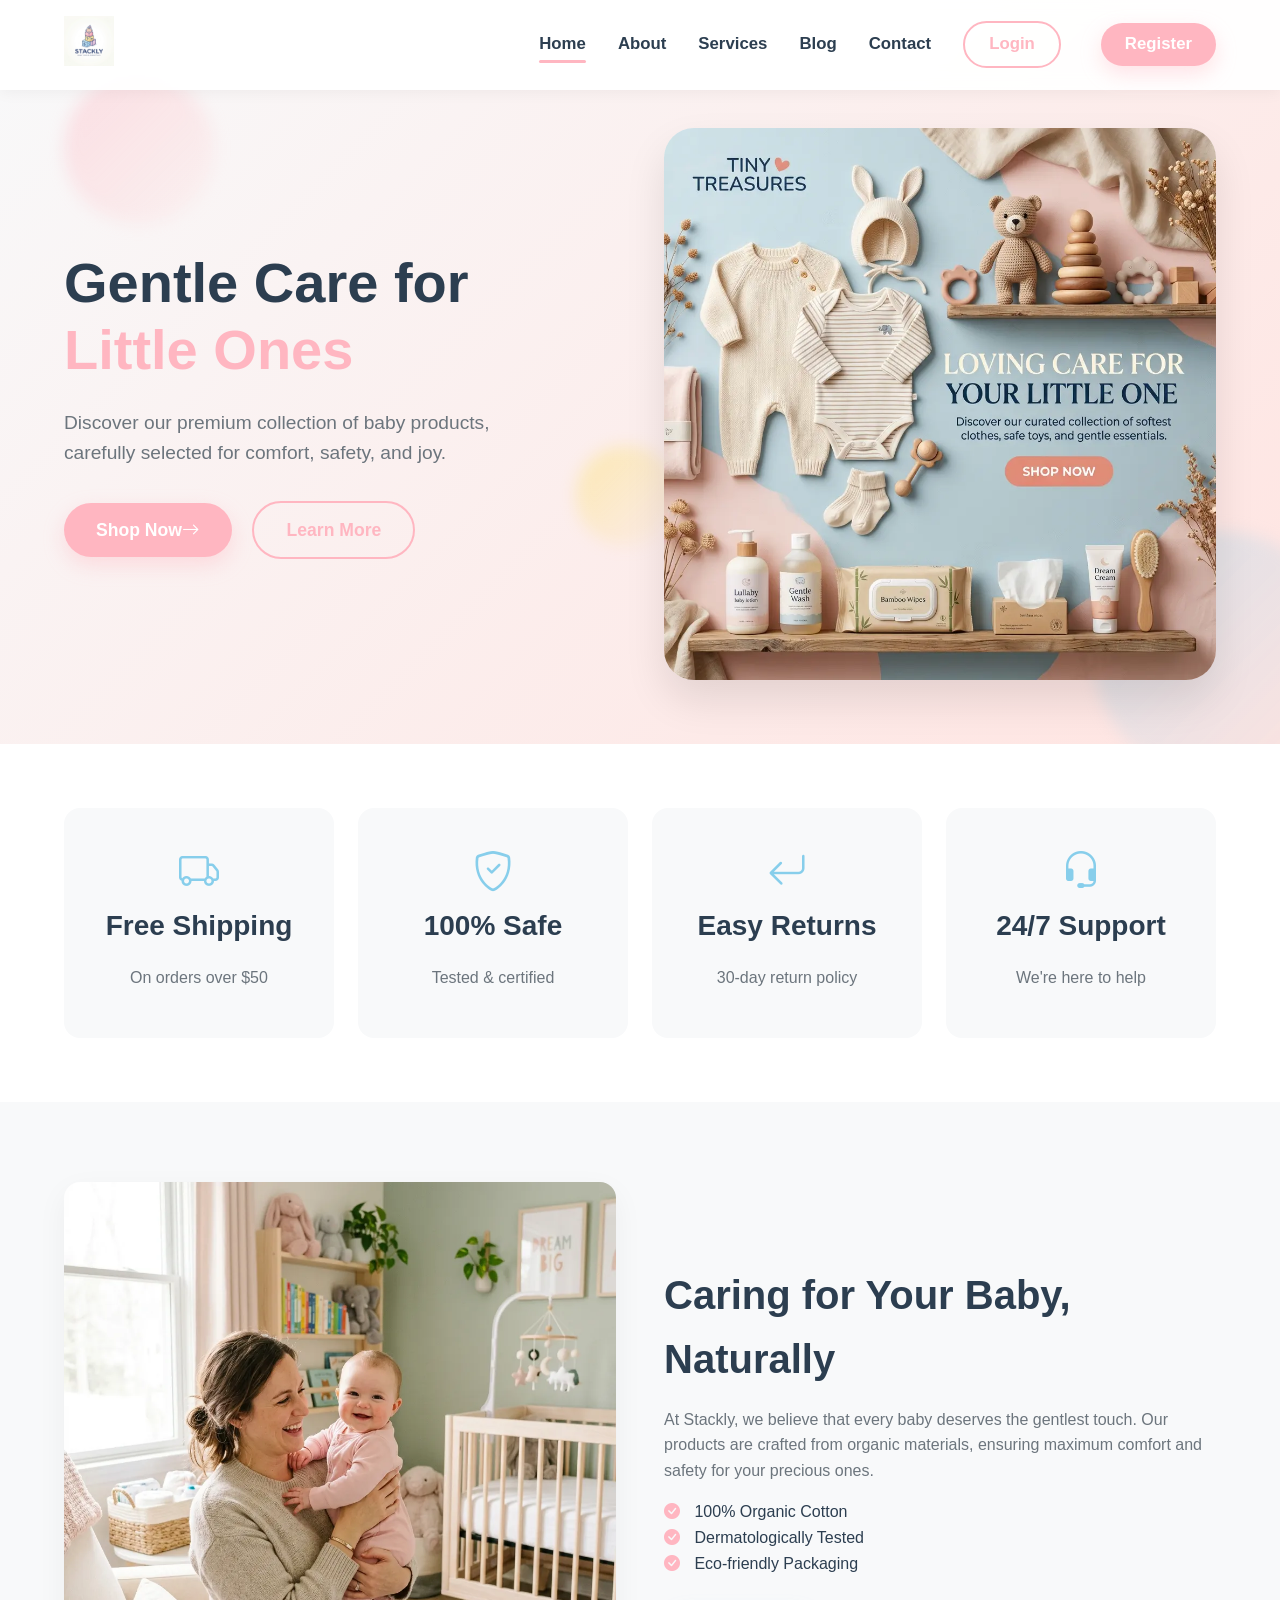
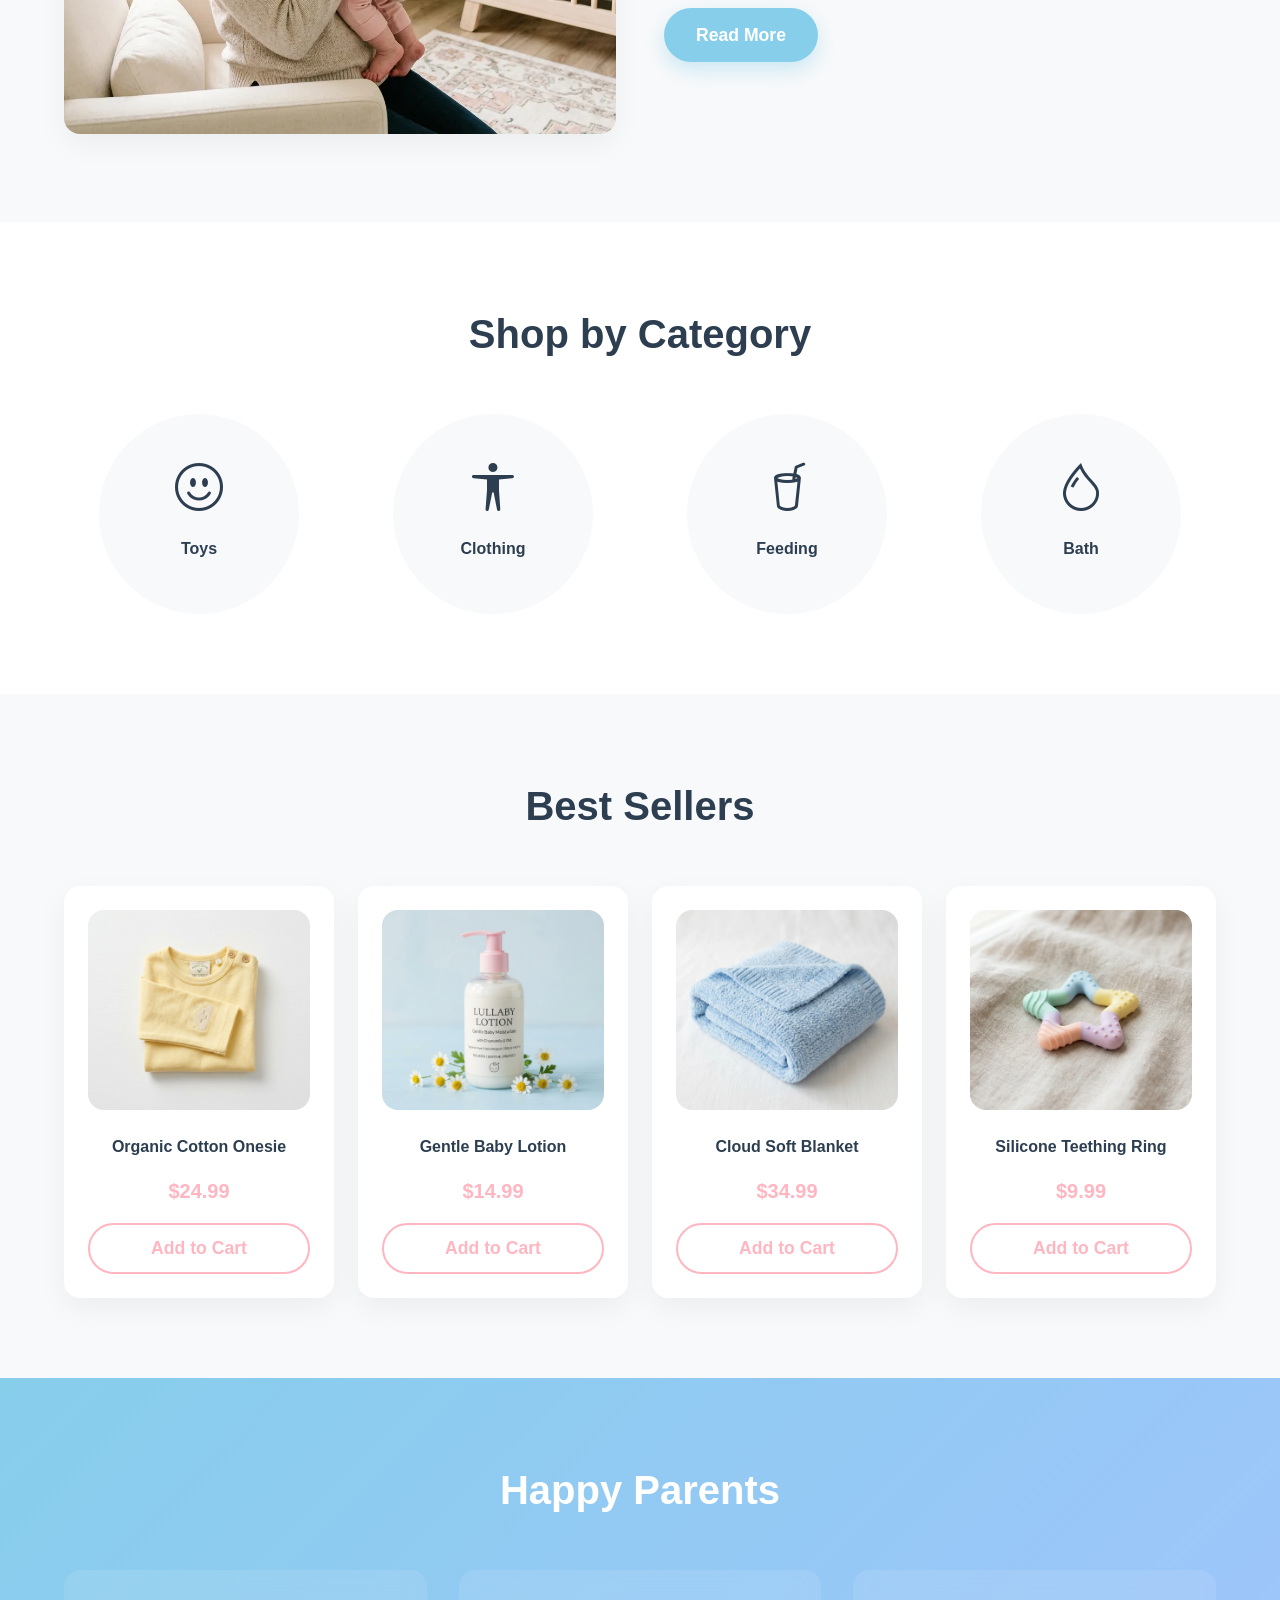
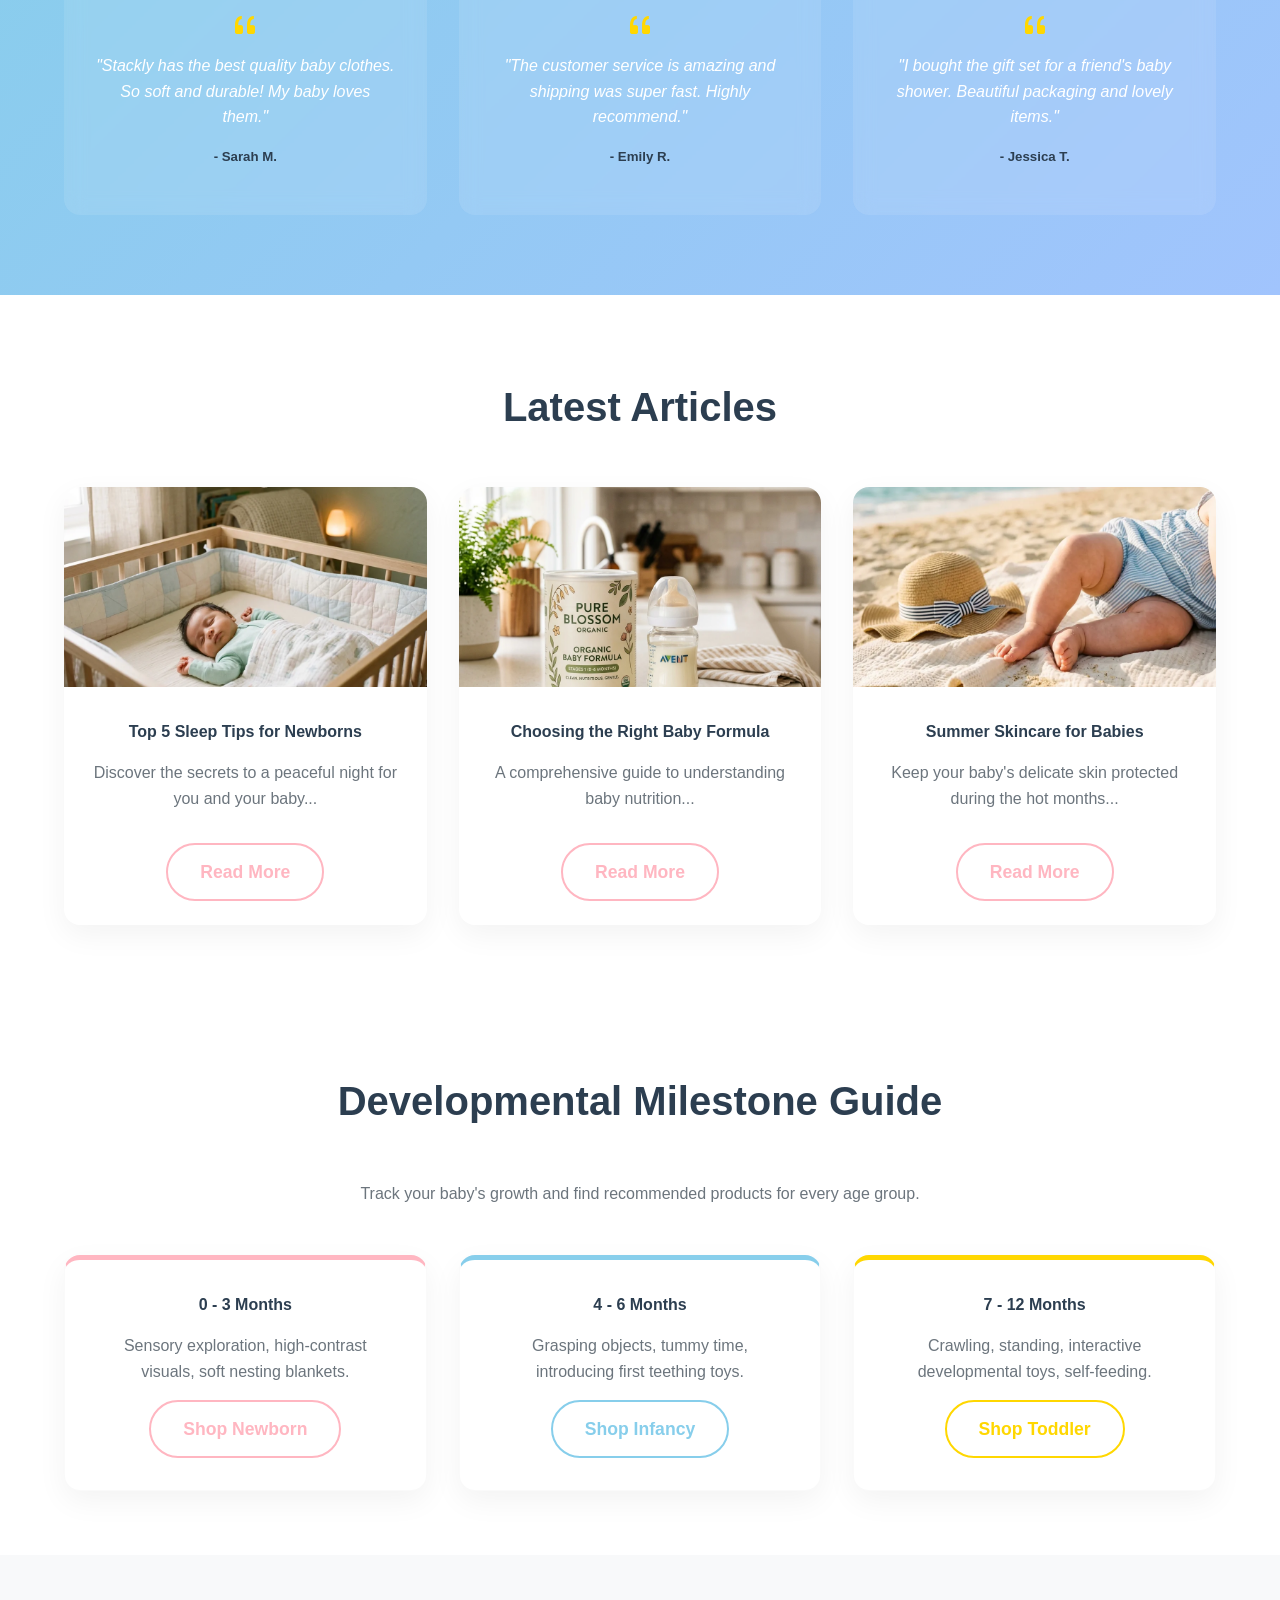
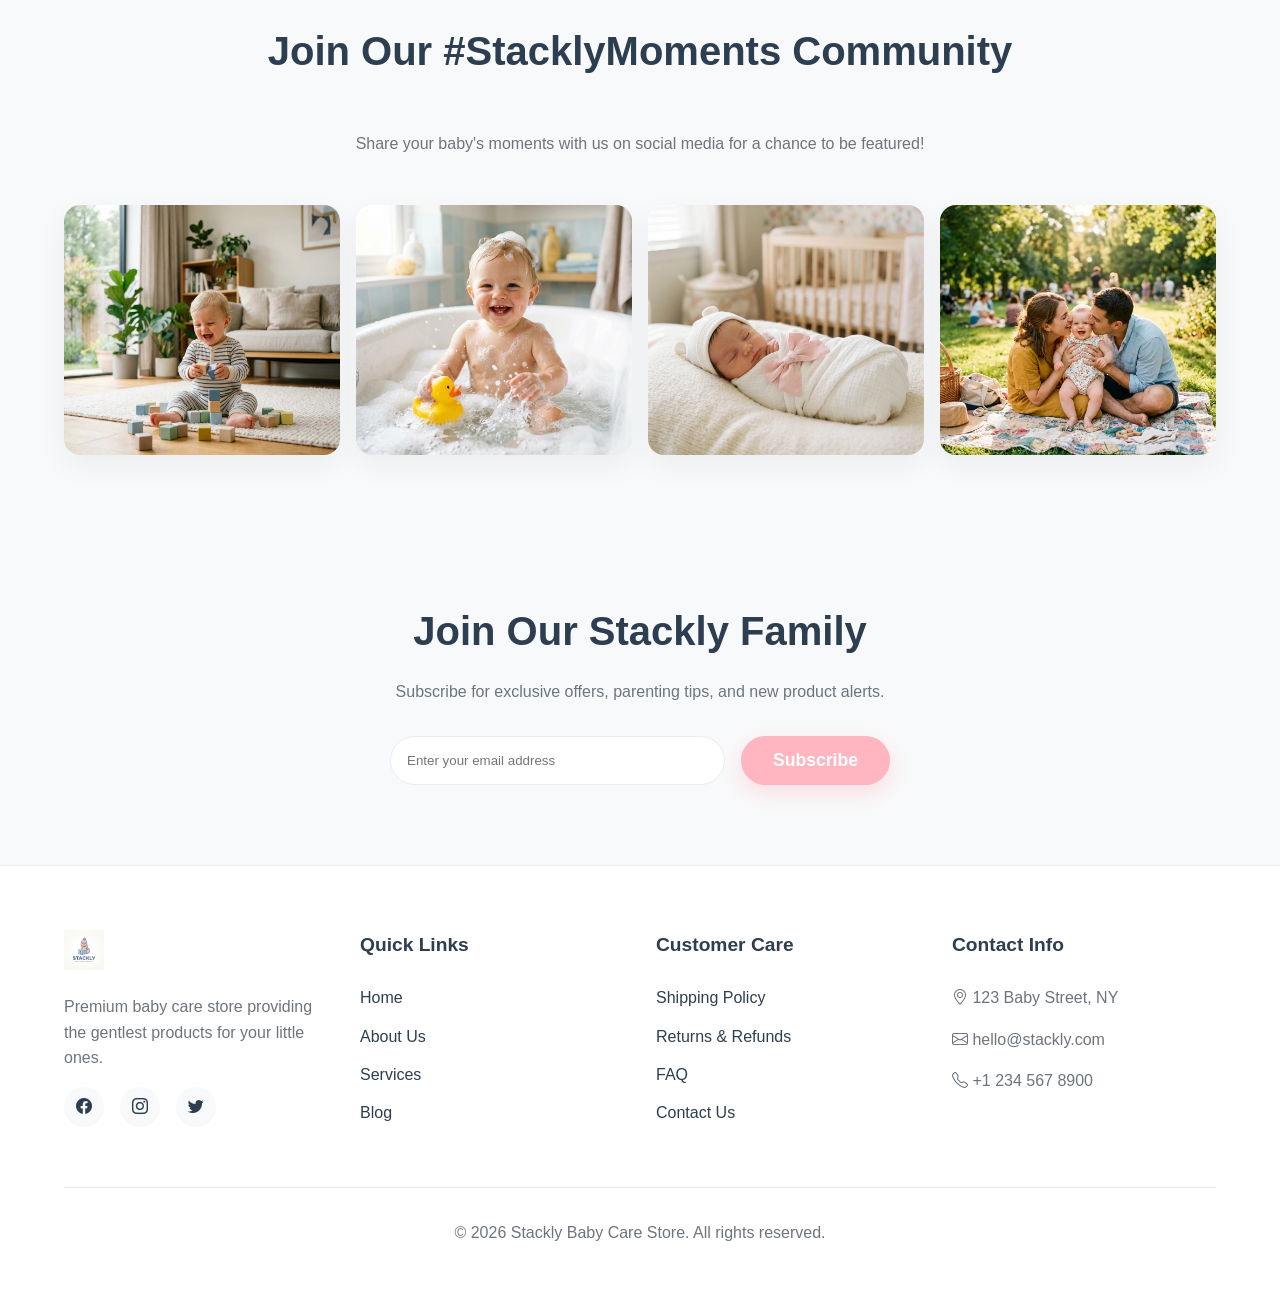
==== commit 45120132: "Fix homepage alignment, mobile responsiveness, layout grid bugs, and update animations" ====
--- a/index.html
+++ b/index.html
@@ -6,7 +6,7 @@
     <title>Stackly | Premium Baby Care Store</title>
     <meta name="description" content="Stackly Baby Care Store - Premium products for your little ones.">
     <link href="https://cdn.jsdelivr.net/npm/bootstrap-icons@1.11.1/font/bootstrap-icons.css" rel="stylesheet">
-    <link rel="stylesheet" href="assets/css/style.css">
+    <link rel="stylesheet" href="assets/css/style_v3.css">
     <style>
         .hero-section {
             padding: 8rem 0 4rem;
@@ -14,11 +14,45 @@
             position: relative;
             overflow: hidden;
         }
-        .hero-text h1 { color: var(--dark); margin-bottom: 1.5rem; }
+        .hero-text h1 { color: var(--dark); margin-bottom: 1.5rem; position: relative; z-index: 1; }
         .hero-text h1 span { color: var(--primary); }
-        .hero-text p { font-size: 1.2rem; margin-bottom: 2rem; max-width: 500px; }
-        .hero-img img { border-radius: 30px; box-shadow: 0 20px 40px rgba(0,0,0,0.1); animation: float 6s ease-in-out infinite; }
-        
+        .hero-text p { font-size: 1.2rem; margin-bottom: 2rem; max-width: 500px; position: relative; z-index: 1; }
+        .hero-img { position: relative; z-index: 1; }
+        .hero-img img { border-radius: 30px; box-shadow: 0 20px 40px rgba(0,0,0,0.1); animation: float 6s ease-in-out infinite; width: 100%; display: block; }
+        
+        /* Floating Shapes for Hero */
+        .bubble {
+            position: absolute;
+            border-radius: 50%;
+            background: linear-gradient(135deg, rgba(255, 182, 193, 0.4), rgba(255, 228, 225, 0.2));
+            filter: blur(8px);
+            z-index: 0;
+            pointer-events: none;
+        }
+        .bubble-1 {
+            width: 150px;
+            height: 150px;
+            top: 10%;
+            left: 5%;
+            animation: float-slow 8s ease-in-out infinite;
+        }
+        .bubble-2 {
+            width: 250px;
+            height: 250px;
+            bottom: -5%;
+            right: -5%;
+            background: linear-gradient(135deg, rgba(135, 206, 235, 0.3), rgba(255, 228, 225, 0.2));
+            animation: float-slow 12s ease-in-out infinite alternate;
+        }
+        .bubble-3 {
+            width: 100px;
+            height: 100px;
+            top: 60%;
+            left: 45%;
+            background: linear-gradient(135deg, rgba(255, 215, 0, 0.25), rgba(255, 228, 225, 0.1));
+            animation: float-slow 10s ease-in-out infinite 2s;
+        }
+
         .features { padding: 4rem 0; background: var(--white); }
         .feature-box { text-align: center; padding: 2rem; border-radius: var(--radius); background: var(--light); transition: var(--transition); }
         .feature-box:hover { transform: translateY(-5px); box-shadow: var(--shadow); background: var(--white); }
@@ -48,10 +82,28 @@
         .blog-card:hover { transform: translateY(-5px); box-shadow: var(--shadow-hover); }
         .blog-content { padding: 1.5rem; }
         .blog-card img { width: 100%; height: 200px; object-fit: cover; background: var(--gray-light); }
-        
-        .newsletter { padding: 5rem 0; background: var(--light); text-align: center; }
-        .newsletter-form { max-width: 500px; margin: 2rem auto 0; display: flex; gap: 1rem; }
-        .newsletter-form input { flex: 1; padding: 1rem; border-radius: 30px; border: 1px solid var(--gray-light); }
+        /* Responsiveness for index.html elements */
+        @media (max-width: 991px) {
+            .hero-section {
+                padding: 7rem 0 3rem;
+                text-align: center;
+            }
+            .hero-text p {
+                margin: 0 auto 2rem;
+            }
+            .hero-text .btn-outline {
+                margin-left: 0 !important;
+            }
+            .hero-text .btn {
+                margin: 0.5rem;
+            }
+        }
+        @media (max-width: 768px) {
+            .hero-text .btn {
+                width: 100%;
+                margin: 0.5rem 0;
+            }
+        }
     </style>
 </head>
 <body>
@@ -78,14 +130,21 @@
 
     <!-- 1. Hero Section -->
     <section class="hero-section">
-        <div class="container grid-2 animate-fade">
+        <!-- Floating Shapes -->
+        <div class="bubble bubble-1"></div>
+        <div class="bubble bubble-2"></div>
+        <div class="bubble bubble-3"></div>
+
+        <div class="container grid-2">
             <div class="hero-text">
-                <h1>Gentle Care for <span>Little Ones</span></h1>
-                <p>Discover our premium collection of baby products, carefully selected for comfort, safety, and joy.</p>
-                <a href="404.html" class="btn btn-primary">Shop Now <i class="bi bi-arrow-right ms-2"></i></a>
-                <a href="404.html" class="btn btn-outline" style="margin-left: 1rem;">Learn More</a>
-            </div>
-            <div class="hero-img">
+                <h1 class="animate-up delay-1">Gentle Care for <span>Little Ones</span></h1>
+                <p class="animate-up delay-2">Discover our premium collection of baby products, carefully selected for comfort, safety, and joy.</p>
+                <div class="animate-up delay-3" style="display: inline-block; width: 100%;">
+                    <a href="404.html" class="btn btn-primary">Shop Now <i class="bi bi-arrow-right ms-2"></i></a>
+                    <a href="404.html" class="btn btn-outline" style="margin-left: 1rem;">Learn More</a>
+                </div>
+            </div>
+            <div class="hero-img animate-scale-in delay-2">
                 <img src="assets/images/hero.webp" alt="Baby Care Hero">
             </div>
         </div>
--- a/assets/css/style_v3.css
+++ b/assets/css/style_v3.css
@@ -0,0 +1,557 @@
+@import url('https://fonts.googleapis.com/css2?family=Quicksand:wght@400;500;600;700&display=swap');
+
+:root {
+  --primary: #FFB6C1; /* Light Pink */
+  --secondary: #87CEEB; /* Sky Blue */
+  --accent: #FFD700; /* Warm Yellow */
+  --dark: #2C3E50; /* Text */
+  --light: #F8F9FA; /* Background */
+  --white: #FFFFFF;
+  --gray: #6C757D;
+  --gray-light: #E9ECEF;
+  --transition: all 0.3s cubic-bezier(0.25, 0.8, 0.25, 1);
+  --shadow: 0 10px 30px rgba(0,0,0,0.05);
+  --shadow-hover: 0 15px 35px rgba(0,0,0,0.1);
+  --radius: 16px;
+}
+
+* {
+  margin: 0;
+  padding: 0;
+  box-sizing: border-box;
+}
+
+html, body {
+  width: 100%;
+  overflow-x: hidden;
+  position: relative;
+}
+
+body {
+  font-family: 'Quicksand', sans-serif;
+  color: var(--dark);
+  background-color: var(--light);
+  line-height: 1.6;
+}
+
+a {
+  text-decoration: none;
+  color: var(--dark);
+  transition: var(--transition);
+}
+
+ul {
+  list-style: none;
+}
+
+img {
+  max-width: 100%;
+  height: auto;
+}
+
+/* Typography */
+h1, h2, h3, h4, h5, h6 {
+  font-weight: 700;
+  margin-bottom: 1rem;
+  color: var(--dark);
+}
+
+h1 { font-size: 3.5rem; line-height: 1.2; }
+h2 { font-size: 2.5rem; }
+h3 { font-size: 1.75rem; }
+p { margin-bottom: 1rem; color: var(--gray); font-weight: 500; }
+
+/* Utilities */
+.container {
+  width: 100%;
+  max-width: 1200px;
+  margin: 0 auto;
+  padding: 0 1.5rem;
+}
+
+.text-center { text-align: center; }
+.mt-5 { margin-top: 3rem; }
+.mb-5 { margin-bottom: 3rem; }
+.py-5 { padding: 4rem 0; }
+
+/* Buttons */
+.btn {
+  display: inline-flex;
+  align-items: center;
+  justify-content: center;
+  padding: 0.8rem 2rem;
+  border-radius: 30px;
+  font-weight: 700;
+  font-size: 1.1rem;
+  cursor: pointer;
+  border: none;
+  transition: var(--transition);
+  position: relative;
+  overflow: hidden;
+  z-index: 1;
+}
+
+.btn-primary {
+  background: var(--primary);
+  color: var(--white);
+  box-shadow: 0 8px 20px rgba(255, 182, 193, 0.4);
+}
+
+.btn-primary:hover {
+  transform: translateY(-3px);
+  box-shadow: 0 12px 25px rgba(255, 182, 193, 0.6);
+  background: #ff9eac;
+}
+
+.btn-secondary {
+  background: var(--secondary);
+  color: var(--white);
+  box-shadow: 0 8px 20px rgba(135, 206, 235, 0.4);
+}
+
+.btn-secondary:hover {
+  transform: translateY(-3px);
+  box-shadow: 0 12px 25px rgba(135, 206, 235, 0.6);
+  background: #75bfe0;
+}
+
+.btn-outline {
+  background: transparent;
+  color: var(--primary);
+  border: 2px solid var(--primary);
+}
+
+.btn-outline:hover {
+  background: var(--primary);
+  color: var(--white);
+}
+
+/* Header & Navigation */
+header {
+  position: fixed;
+  top: 0;
+  left: 0;
+  width: 100%;
+  background: rgba(255, 255, 255, 0.95);
+  backdrop-filter: blur(10px);
+  z-index: 1000;
+  box-shadow: 0 2px 15px rgba(0,0,0,0.05);
+  padding: 1rem 0;
+  transition: var(--transition);
+}
+
+.navbar {
+  display: flex;
+  justify-content: space-between;
+  align-items: center;
+}
+
+.logo img {
+  height: 50px;
+  transition: var(--transition);
+}
+
+.nav-links {
+  display: flex;
+  gap: 2rem;
+  align-items: center;
+}
+
+.nav-links a {
+  font-weight: 600;
+  font-size: 1.05rem;
+  position: relative;
+}
+
+.nav-links a::after {
+  content: '';
+  position: absolute;
+  bottom: -5px;
+  left: 0;
+  width: 0%;
+  height: 3px;
+  background: var(--primary);
+  transition: var(--transition);
+  border-radius: 2px;
+}
+
+.nav-links a:hover::after, .nav-links a.active::after {
+  width: 100%;
+}
+
+.mobile-menu-btn {
+  display: none;
+  font-size: 1.5rem;
+  color: var(--dark);
+  cursor: pointer;
+}
+
+/* Animations */
+@keyframes float {
+  0% { transform: translateY(0px); }
+  50% { transform: translateY(-15px); }
+  100% { transform: translateY(0px); }
+}
+
+@keyframes float-slow {
+  0% { transform: translateY(0px) rotate(0deg); }
+  50% { transform: translateY(-20px) rotate(180deg); }
+  100% { transform: translateY(0px) rotate(360deg); }
+}
+
+@keyframes pulse {
+  0% { transform: scale(1); }
+  50% { transform: scale(1.05); }
+  100% { transform: scale(1); }
+}
+
+@keyframes fadeIn {
+  from { opacity: 0; transform: translateY(20px); }
+  to { opacity: 1; transform: translateY(0); }
+}
+
+.animate-fade {
+  animation: fadeIn 1s ease-out forwards;
+}
+
+/* Staggered Animations */
+@keyframes fadeInUp {
+  from {
+    opacity: 0;
+    transform: translateY(30px);
+  }
+  to {
+    opacity: 1;
+    transform: translateY(0);
+  }
+}
+
+@keyframes scaleIn {
+  from {
+    opacity: 0;
+    transform: scale(0.9);
+  }
+  to {
+    opacity: 1;
+    transform: scale(1);
+  }
+}
+
+.animate-up {
+  opacity: 0;
+  animation: fadeInUp 0.8s cubic-bezier(0.25, 1, 0.5, 1) forwards;
+}
+
+.animate-scale-in {
+  opacity: 0;
+  animation: scaleIn 1s cubic-bezier(0.25, 1, 0.5, 1) forwards;
+}
+
+.delay-1 { animation-delay: 0.1s; }
+.delay-2 { animation-delay: 0.2s; }
+.delay-3 { animation-delay: 0.3s; }
+.delay-4 { animation-delay: 0.4s; }
+
+/* Scroll Animations */
+.reveal {
+  opacity: 0;
+  transform: translateY(30px);
+  transition: all 0.8s cubic-bezier(0.5, 0, 0, 1);
+}
+
+.reveal.active {
+  opacity: 1;
+  transform: translateY(0);
+}
+
+.reveal-left {
+  opacity: 0;
+  transform: translateX(-50px);
+  transition: all 0.8s cubic-bezier(0.5, 0, 0, 1);
+}
+
+.reveal-left.active {
+  opacity: 1;
+  transform: translateX(0);
+}
+
+.reveal-right {
+  opacity: 0;
+  transform: translateX(50px);
+  transition: all 0.8s cubic-bezier(0.5, 0, 0, 1);
+}
+
+.reveal-right.active {
+  opacity: 1;
+  transform: translateX(0);
+}
+
+.reveal-scale {
+  opacity: 0;
+  transform: scale(0.9);
+  transition: all 0.8s cubic-bezier(0.5, 0, 0, 1);
+}
+
+.reveal-scale.active {
+  opacity: 1;
+  transform: scale(1);
+}
+
+/* Footer */
+footer {
+  background: var(--white);
+  padding: 4rem 0 2rem;
+  border-top: 1px solid var(--gray-light);
+}
+
+.footer-grid {
+  display: grid;
+  grid-template-columns: repeat(auto-fit, minmax(200px, 1fr));
+  gap: 2rem;
+  margin-bottom: 3rem;
+}
+
+.footer-col h4 {
+  margin-bottom: 1.5rem;
+  font-size: 1.2rem;
+}
+
+.footer-links li {
+  margin-bottom: 0.8rem;
+}
+
+.footer-links a:hover {
+  color: var(--primary);
+  padding-left: 5px;
+}
+
+.social-links {
+  display: flex;
+  gap: 1rem;
+  margin-top: 1rem;
+}
+
+.social-links a {
+  display: inline-flex;
+  align-items: center;
+  justify-content: center;
+  width: 40px;
+  height: 40px;
+  border-radius: 50%;
+  background: var(--light);
+  color: var(--dark);
+  transition: var(--transition);
+}
+
+.social-links a:hover {
+  background: var(--primary);
+  color: var(--white);
+  transform: translateY(-3px);
+}
+
+.footer-bottom {
+  text-align: center;
+  padding-top: 2rem;
+  border-top: 1px solid var(--gray-light);
+}
+
+/* Forms */
+.form-group {
+  margin-bottom: 1.5rem;
+}
+
+.form-control {
+  width: 100%;
+  padding: 1rem 1.5rem;
+  border: 2px solid var(--gray-light);
+  border-radius: var(--radius);
+  font-family: inherit;
+  font-size: 1rem;
+  transition: var(--transition);
+  background: var(--white);
+}
+
+.form-control:focus {
+  outline: none;
+  border-color: var(--secondary);
+  box-shadow: 0 0 0 4px rgba(135, 206, 235, 0.1);
+}
+
+/* Grid System for Sections */
+.grid-2 { display: grid; grid-template-columns: repeat(2, minmax(0, 1fr)); gap: 3rem; align-items: center; }
+.grid-3 { display: grid; grid-template-columns: repeat(3, minmax(0, 1fr)); gap: 2rem; }
+.grid-4 { display: grid; grid-template-columns: repeat(4, minmax(0, 1fr)); gap: 1.5rem; }
+
+section {
+  position: relative;
+  overflow: hidden;
+}
+
+/* Cards */
+.card {
+  background: var(--white);
+  border-radius: var(--radius);
+  padding: 2rem;
+  box-shadow: var(--shadow);
+  transition: var(--transition);
+  border: 1px solid rgba(0,0,0,0.02);
+  height: 100%;
+}
+
+.card:hover {
+  transform: translateY(-10px);
+  box-shadow: var(--shadow-hover);
+}
+
+.card-img {
+  width: 100%;
+  height: 250px;
+  object-fit: cover;
+  border-radius: var(--radius) var(--radius) 0 0;
+  margin: -2rem -2rem 1.5rem -2rem;
+  width: calc(100% + 4rem);
+}
+
+/* Page Header */
+.page-header {
+  padding: 10rem 0 5rem;
+  background: linear-gradient(135deg, rgba(255,182,193,0.1), rgba(135,206,235,0.1));
+  text-align: center;
+  border-bottom: 1px solid var(--gray-light);
+}
+
+.page-header h1 {
+  font-size: 3rem;
+  margin-bottom: 1rem;
+}
+
+/* Instagram Section Styling */
+.instagram-item {
+  position: relative;
+  border-radius: var(--radius);
+  overflow: hidden;
+  height: 250px;
+  cursor: pointer;
+  box-shadow: var(--shadow);
+}
+
+.instagram-item img {
+  width: 100%;
+  height: 100%;
+  object-fit: cover;
+  transition: var(--transition);
+}
+
+.instagram-overlay {
+  position: absolute;
+  top: 0;
+  left: 0;
+  width: 100%;
+  height: 100%;
+  background: rgba(255, 182, 193, 0.6); /* soft translucent overlay */
+  display: flex;
+  align-items: center;
+  justify-content: center;
+  opacity: 0;
+  transition: var(--transition);
+  color: var(--white);
+  font-size: 2rem;
+}
+
+.instagram-item:hover img {
+  transform: scale(1.1);
+}
+
+.instagram-item:hover .instagram-overlay {
+  opacity: 1;
+}
+
+/* Newsletter Section styling */
+.newsletter {
+  padding: 5rem 0;
+  background: var(--light);
+  text-align: center;
+}
+
+.newsletter-form {
+  max-width: 500px;
+  margin: 2rem auto 0;
+  display: flex;
+  gap: 1rem;
+}
+
+.newsletter-form input {
+  flex: 1;
+  padding: 1rem;
+  border-radius: 30px;
+  border: 1px solid var(--gray-light);
+}
+
+/* Prevent body scrolling when mobile menu is active */
+body.menu-open {
+  overflow: hidden !important;
+  height: 100vh;
+}
+
+/* Mobile Responsiveness (Consolidated at the bottom to guarantee override precedence) */
+@media (max-width: 991px) {
+  h1 { font-size: 2.8rem; }
+  .grid-4 { grid-template-columns: repeat(2, 1fr); }
+  .grid-3 { grid-template-columns: repeat(2, 1fr); gap: 2rem; }
+  .grid-2 { grid-template-columns: 1fr; gap: 2rem; }
+}
+
+@media (max-width: 768px) {
+  .mobile-menu-btn { display: block; }
+  .nav-links {
+    position: fixed;
+    top: 70px;
+    right: -100%;
+    left: auto;
+    width: 80%;
+    max-width: 320px;
+    height: calc(100vh - 70px);
+    background: var(--white);
+    flex-direction: column;
+    justify-content: flex-start;
+    align-items: center;
+    gap: 1.5rem;
+    padding: 2.5rem 1.5rem;
+    transition: var(--transition);
+    z-index: 999;
+    box-shadow: -5px 0 15px rgba(0,0,0,0.05);
+    overflow-y: auto;
+    overscroll-behavior: contain;
+  }
+  .nav-links.active { right: 0; }
+  .nav-links a {
+    width: 100%;
+    text-align: center;
+    padding: 0.5rem 0;
+  }
+  .nav-links a.btn {
+    width: auto;
+    min-width: 150px;
+    justify-content: center;
+    margin-right: 0 !important;
+  }
+  .grid-3, .grid-4 { grid-template-columns: 1fr; }
+  h1 { font-size: 2.2rem; }
+  .py-5 { padding: 3rem 0; }
+
+  /* Newsletter Stacking */
+  .newsletter-form {
+    flex-direction: column;
+    gap: 0.8rem;
+    padding: 0 1rem;
+  }
+  .newsletter-form input, .newsletter-form button {
+    width: 100%;
+    border-radius: 30px;
+  }
+}
+
+@media (max-width: 576px) {
+  .container { padding: 0 1rem; }
+  .grid-2, .grid-3, .grid-4 { grid-template-columns: 1fr; }
+}
